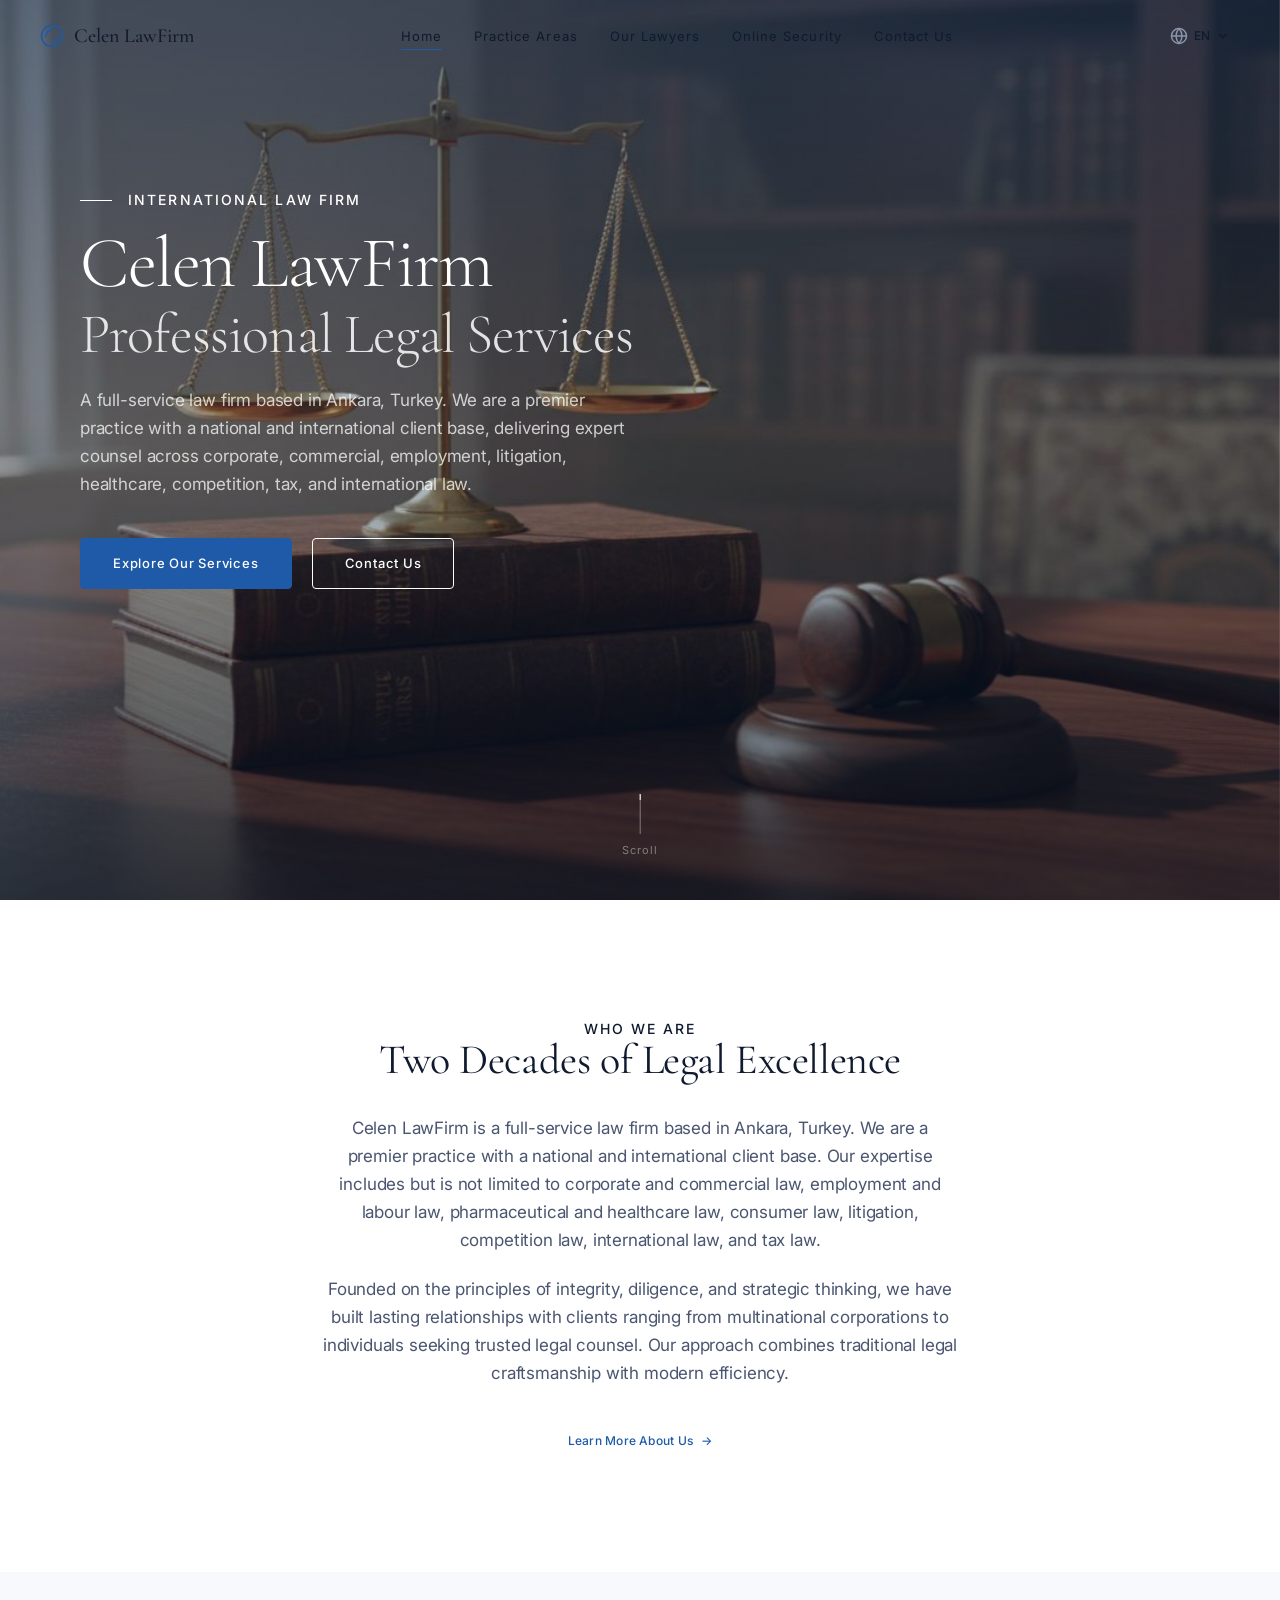
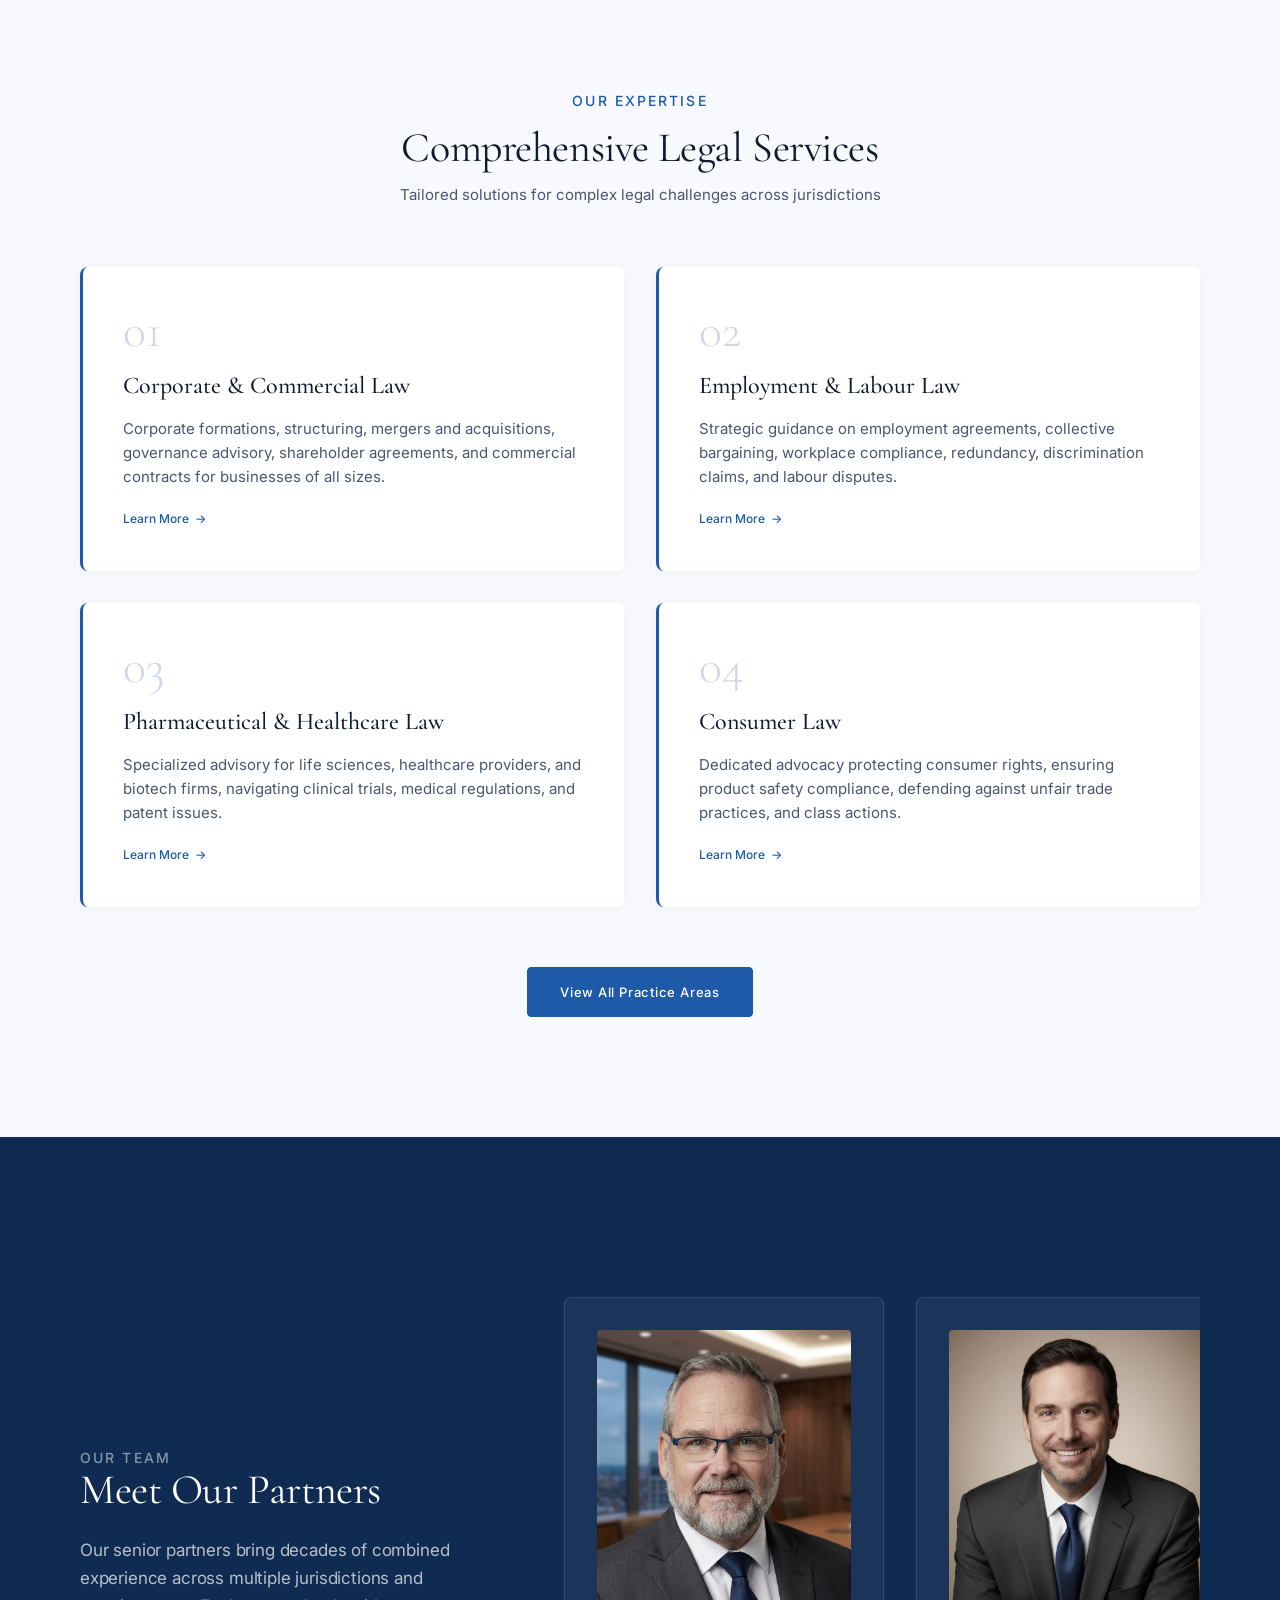
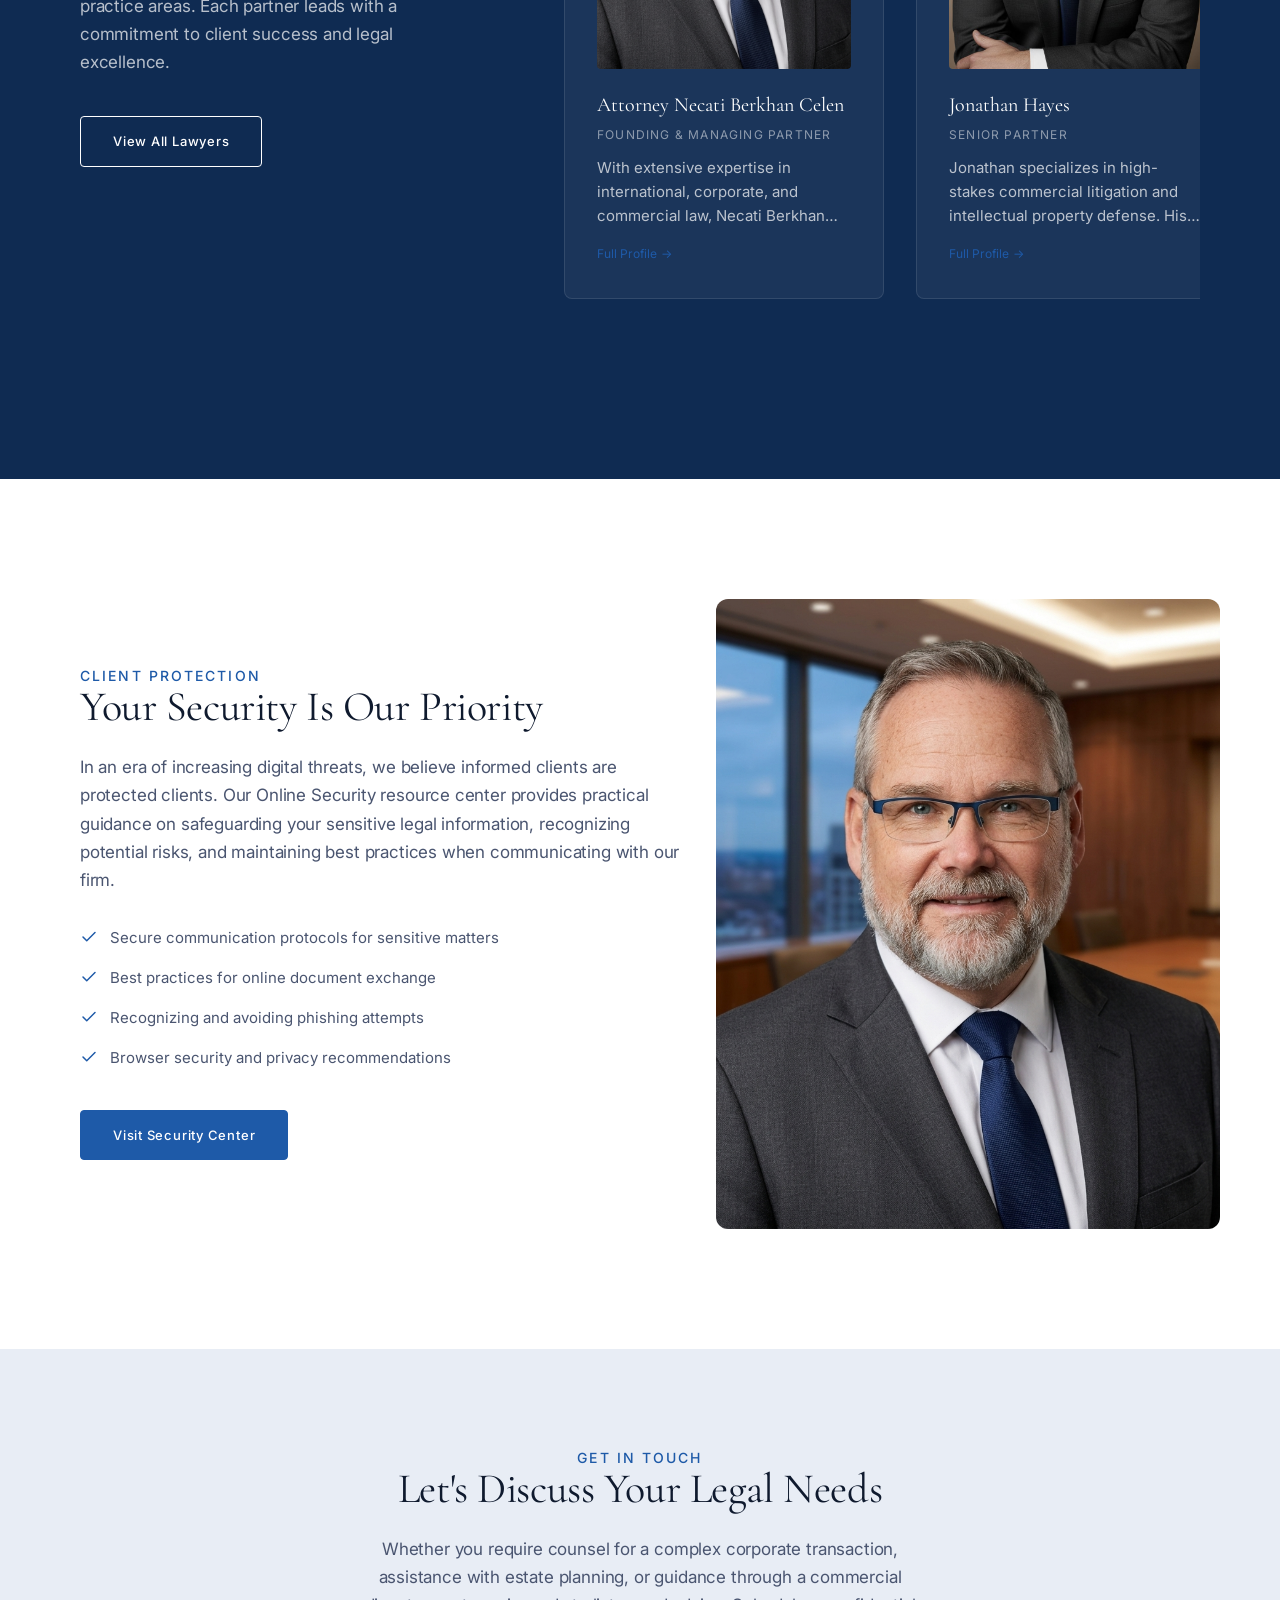
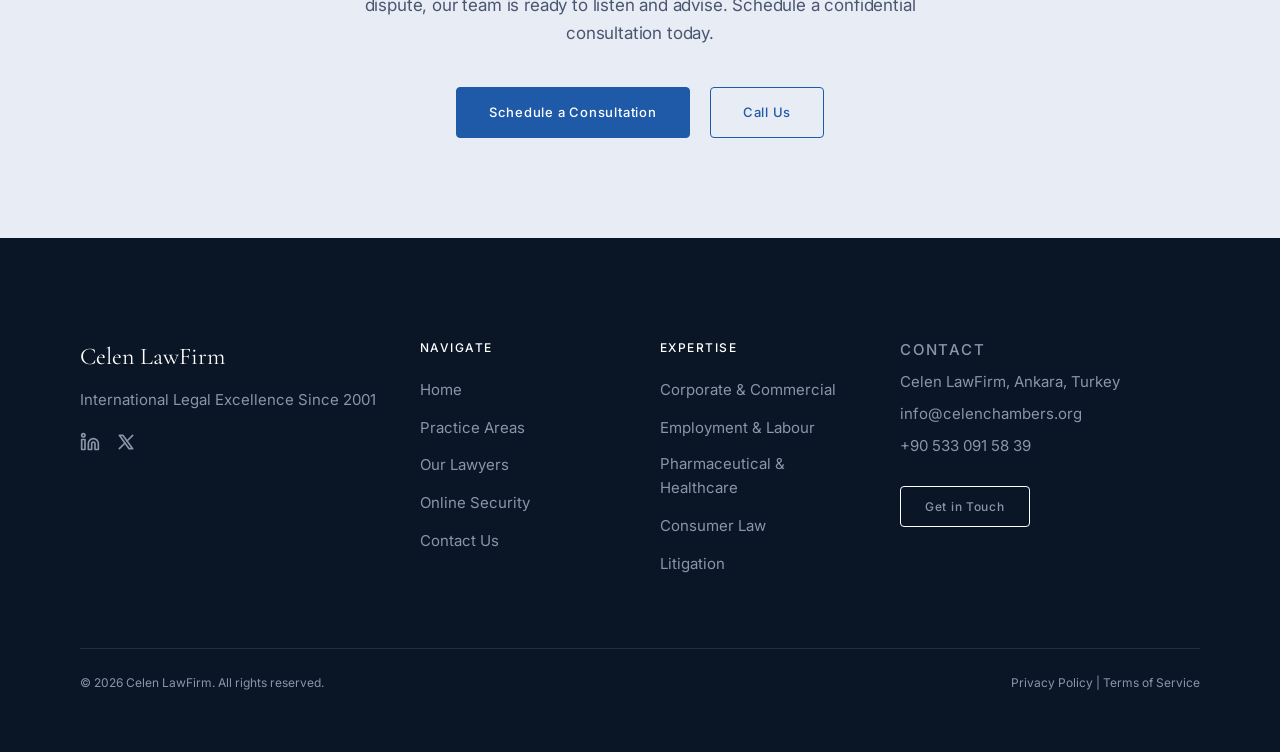
==== web/index.html @ cc82cc18 "Initial commit: Celen Chambers website source code and updated lawyer portrait" ====
<!DOCTYPE html>
<html lang="en" dir="ltr">

<head>
  <meta charset="UTF-8">
  <meta name="viewport" content="width=device-width, initial-scale=1.0">
  <title>Celen LawFirm | International Law Firm</title>
  <meta name="description"
    content="Celen LawFirm is a full-service international law firm based in Ankara, Turkey. Over 20 years of excellence in corporate, commercial, employment, litigation, healthcare, competition, tax, and international law.">

  <!-- Open Graph -->
  <meta property="og:title" content="Celen LawFirm | International Law Firm">
  <meta property="og:description"
    content="Full-service international law firm based in Ankara, Turkey. Over 20 years of legal excellence.">
  <meta property="og:type" content="website">
  <meta property="og:url" content="https://celenchambers.com">

  <!-- Hreflang -->
  <link rel="alternate" hreflang="en" href="https://celenchambers.com/">
  <link rel="alternate" hreflang="tr" href="https://celenchambers.com/?lang=tr">
  <link rel="alternate" hreflang="pt" href="https://celenchambers.com/?lang=pt">
  <link rel="alternate" hreflang="it" href="https://celenchambers.com/?lang=it">
  <link rel="alternate" hreflang="de" href="https://celenchambers.com/?lang=de">
  <link rel="alternate" hreflang="es" href="https://celenchambers.com/?lang=es">
  <link rel="alternate" hreflang="zh" href="https://celenchambers.com/?lang=zh">
  <link rel="alternate" hreflang="fr" href="https://celenchambers.com/?lang=fr">
  <link rel="alternate" hreflang="ar" href="https://celenchambers.com/?lang=ar">
  <link rel="alternate" hreflang="ru" href="https://celenchambers.com/?lang=ru">

  <!-- Fonts -->
  <link rel="preconnect" href="https://fonts.googleapis.com">
  <link rel="preconnect" href="https://fonts.gstatic.com" crossorigin>
  <link
    href="https://fonts.googleapis.com/css2?family=Cormorant+Garamond:wght@300;400;500;600&family=Inter:wght@300;400;500&display=swap"
    rel="stylesheet">

  <!-- Styles -->
  <link rel="stylesheet" href="css/base.css">
  <link rel="stylesheet" href="css/home.css">
</head>

<body>
  <!-- Skip Link -->
  <a href="#main" class="skip-link">Skip to main content</a>

  <!-- Navigation -->
  <header class="navbar" id="navbar" role="banner">
    <a href="index.html" class="navbar__logo" aria-label="Celen LawFirm Home">
      <svg class="navbar__logo-icon" viewBox="0 0 32 32" fill="none" xmlns="http://www.w3.org/2000/svg"
        aria-hidden="true">
        <circle cx="16" cy="16" r="14" stroke="currentColor" stroke-width="2" />
        <path d="M8 16C8 11.58 11.58 8 16 8" stroke="currentColor" stroke-width="2" stroke-linecap="round" />
        <path d="M24 16C24 20.42 20.42 24 16 24" stroke="currentColor" stroke-width="2" stroke-linecap="round" />
      </svg>
      Celen LawFirm
    </a>

    <nav class="navbar__nav" role="navigation" aria-label="Main navigation">
      <a href="index.html" class="active">Home</a>
      <a href="practice-areas.html">Practice Areas</a>
      <a href="our-lawyers.html">Our Lawyers</a>
      <a href="online-security.html">Online Security</a>
      <a href="contact-us.html">Contact Us</a>
    </nav>

    <div class="navbar__lang dropdown" aria-label="Language selector">
      <div class="dropdown__toggle">
        <svg viewBox="0 0 24 24" width="18" height="18" stroke="currentColor" stroke-width="2" fill="none"
          stroke-linecap="round" stroke-linejoin="round" class="lang-icon">
          <circle cx="12" cy="12" r="10"></circle>
          <line x1="2" y1="12" x2="22" y2="12"></line>
          <path d="M12 2a15.3 15.3 0 0 1 4 10 15.3 15.3 0 0 1-4 10 15.3 15.3 0 0 1-4-10 15.3 15.3 0 0 1 4-10z"></path>
        </svg>
        <span id="current-lang">EN</span>
        <svg viewBox="0 0 24 24" width="14" height="14" stroke="currentColor" stroke-width="2" fill="none"
          stroke-linecap="round" stroke-linejoin="round">
          <path d="M6 9l6 6 6-6" />
        </svg>
      </div>
      <div class="dropdown__menu">
        <button class="active" data-lang="en" aria-label="English">English</button>
        <button data-lang="tr" aria-label="Turkish">Türkçe</button>
        <button data-lang="pt" aria-label="Portuguese">Português</button>
        <button data-lang="it" aria-label="Italian">Italiano</button>
        <button data-lang="de" aria-label="German">Deutsch</button>
        <button data-lang="es" aria-label="Spanish">Español</button>
        <button data-lang="zh" aria-label="Chinese">中文</button>
        <button data-lang="fr" aria-label="French">Français</button>
        <button data-lang="ar" aria-label="Arabic">العربية</button>
        <button data-lang="ru" aria-label="Russian">Русский</button>
      </div>
    </div>

    <button class="navbar__toggle" id="menuToggle" aria-label="Toggle menu" aria-expanded="false">
      <span></span>
      <span></span>
    </button>
  </header>

  <!-- Mobile Menu -->
  <div class="mobile-menu" id="mobileMenu" role="dialog" aria-label="Mobile navigation">
    <a href="index.html">Home</a>
    <a href="practice-areas.html">Practice Areas</a>
    <a href="our-lawyers.html">Our Lawyers</a>
    <a href="online-security.html">Online Security</a>
    <a href="contact-us.html">Contact Us</a>
    <div class="mobile-menu__lang dropdown">
      <div class="dropdown__menu--static">
        <div class="mobile-lang-header">
          <svg viewBox="0 0 24 24" width="18" height="18" stroke="currentColor" stroke-width="2" fill="none"
            stroke-linecap="round" stroke-linejoin="round">
            <circle cx="12" cy="12" r="10"></circle>
            <line x1="2" y1="12" x2="22" y2="12"></line>
            <path d="M12 2a15.3 15.3 0 0 1 4 10 15.3 15.3 0 0 1-4 10 15.3 15.3 0 0 1-4-10 15.3 15.3 0 0 1 4-10z"></path>
          </svg>
          <span>Select Language</span>
        </div>
        <button class="active" data-lang="en">English</button>
        <button data-lang="tr">Türkçe</button>
        <button data-lang="pt">Português</button>
        <button data-lang="it">Italiano</button>
        <button data-lang="de">Deutsch</button>
        <button data-lang="es">Español</button>
        <button data-lang="zh">中文</button>
        <button data-lang="fr">Français</button>
        <button data-lang="ar">العربية</button>
        <button data-lang="ru">Русский</button>
      </div>
    </div>
  </div>

  <main id="main">
    <!-- Hero Section -->
    <section class="hero" aria-label="Hero">
      <div class="hero__bg" role="img" aria-label="Legal scales of justice on law books"></div>
      <div class="hero__overlay"></div>
      <div class="hero__content">
        <p class="hero__label label-xl">
          <span class="hero__label-line"></span>
          International Law Firm
        </p>
        <h1 class="hero__title display-xl">Celen LawFirm</h1>
        <p class="hero__title-sub display-l">Professional Legal Services</p>
        <p class="hero__subtitle body-l">
          A full-service law firm based in Ankara, Turkey. We are a premier practice with a national and international
          client base, delivering expert counsel across corporate, commercial, employment, litigation, healthcare,
          competition, tax, and international law.
        </p>
        <div class="hero__cta">
          <a href="practice-areas.html" class="btn btn-primary">Explore Our Services</a>
          <a href="contact-us.html" class="btn btn-secondary-white">Contact Us</a>
        </div>
      </div>
      <div class="hero__scroll" aria-hidden="true">
        <div class="hero__scroll-line">
          <div class="hero__scroll-dot"></div>
        </div>
        <span class="hero__scroll-text">Scroll</span>
      </div>
    </section>

    <!-- About Section -->
    <section class="about section-padding" aria-labelledby="about-heading">
      <div class="container-narrow">
        <p class="label-xl" data-animate="heading" data-i18n="home.about.label">Who We Are</p>
        <div class="decorative-line" data-animate="fade-up" data-delay="1"></div>
        <h2 id="about-heading" class="heading-l" data-animate="heading" data-delay="1">Two Decades of Legal Excellence
        </h2>
        <p class="body-l about__body" data-animate="fade-up" data-delay="2">
          Celen LawFirm is a full-service law firm based in Ankara, Turkey. We are a premier practice with a
          national and international client base. Our expertise includes but is not limited to corporate and commercial
          law, employment and labour law, pharmaceutical and healthcare law, consumer law, litigation, competition law,
          international law, and tax law.
        </p>
        <p class="body-l about__body" data-animate="fade-up" data-delay="3">
          Founded on the principles of integrity, diligence, and strategic thinking, we have built lasting relationships
          with clients ranging from multinational corporations to individuals seeking trusted legal counsel. Our
          approach combines traditional legal craftsmanship with modern efficiency.
        </p>
        <div class="about__cta" data-animate="fade-up" data-delay="4">
          <a href="our-lawyers.html" class="btn btn-tertiary">Learn More About Us <span class="arrow">&rarr;</span></a>
        </div>
      </div>
    </section>

    <!-- Practice Areas Overview -->
    <section class="practice-overview section-padding" aria-labelledby="practice-heading">
      <div class="container">
        <header class="section-header" data-animate="heading">
          <p class="label-xl">Our Expertise</p>
          <h2 id="practice-heading" class="heading-l">Comprehensive Legal Services</h2>
          <p class="body-m">Tailored solutions for complex legal challenges across jurisdictions</p>
        </header>

        <div class="practice-overview__grid">
          <article class="practice-card" data-animate="fade-up" data-delay="1">
            <span class="practice-card__number">01</span>
            <h3 class="practice-card__title">Corporate &amp; Commercial Law</h3>
            <p class="practice-card__desc">Corporate formations, structuring, mergers and acquisitions, governance
              advisory, shareholder agreements, and commercial contracts for businesses of all sizes.</p>
            <a href="practice-areas.html#corporate" class="practice-card__link">Learn More <span>&rarr;</span></a>
          </article>

          <article class="practice-card" data-animate="fade-up" data-delay="2">
            <span class="practice-card__number">02</span>
            <h3 class="practice-card__title">Employment &amp; Labour Law</h3>
            <p class="practice-card__desc">Strategic guidance on employment agreements, collective bargaining, workplace
              compliance, redundancy, discrimination claims, and labour disputes.</p>
            <a href="practice-areas.html#employment" class="practice-card__link">Learn More <span>&rarr;</span></a>
          </article>

          <article class="practice-card" data-animate="fade-up" data-delay="3">
            <span class="practice-card__number">03</span>
            <h3 class="practice-card__title">Pharmaceutical &amp; Healthcare Law</h3>
            <p class="practice-card__desc">Specialized advisory for life sciences, healthcare providers, and biotech
              firms, navigating clinical trials, medical regulations, and patent issues.</p>
            <a href="practice-areas.html#healthcare" class="practice-card__link">Learn More <span>&rarr;</span></a>
          </article>

          <article class="practice-card" data-animate="fade-up" data-delay="4">
            <span class="practice-card__number">04</span>
            <h3 class="practice-card__title">Consumer Law</h3>
            <p class="practice-card__desc">Dedicated advocacy protecting consumer rights, ensuring product safety
              compliance, defending against unfair trade practices, and class actions.</p>
            <a href="practice-areas.html#consumer" class="practice-card__link">Learn More <span>&rarr;</span></a>
          </article>
        </div>

        <div class="practice-overview__cta" data-animate="fade-up" data-delay="5">
          <a href="practice-areas.html" class="btn btn-primary">View All Practice Areas</a>
        </div>
      </div>
    </section>

    <!-- Featured Lawyers -->
    <section class="featured-lawyers section-padding-lg" aria-labelledby="lawyers-heading">
      <div class="container">
        <div class="featured-lawyers__layout">
          <div class="featured-lawyers__header" data-animate="fade-left">
            <p class="label-xl">Our Team</p>
            <h2 id="lawyers-heading" class="heading-l">Meet Our Partners</h2>
            <p class="body-l">Our senior partners bring decades of combined experience across multiple jurisdictions and
              practice areas. Each partner leads with a commitment to client success and legal excellence.</p>
            <a href="our-lawyers.html" class="btn btn-secondary-white">View All Lawyers</a>
          </div>

          <div class="featured-lawyers__scroll" data-animate="fade-right" data-delay="2">
            <article class="lawyer-preview">
              <img src="images/partner-portrait-1.jpg" alt="Attorney Necati Berkhan Celen portrait"
                class="lawyer-preview__photo" loading="lazy">
              <h3 class="lawyer-preview__name">Attorney Necati Berkhan Celen</h3>
              <p class="lawyer-preview__title">Founding &amp; Managing Partner</p>
              <p class="lawyer-preview__bio">With extensive expertise in international, corporate, and commercial law,
                Necati Berkhan Celen leads the firm in representing cross-border client portfolios and structuring
                complex corporate compliance models.</p>
              <a href="our-lawyers.html" class="lawyer-preview__link">Full Profile <span>&rarr;</span></a>
            </article>

            <article class="lawyer-preview">
              <img src="images/partner-portrait-2.jpg" alt="Jonathan Hayes portrait" class="lawyer-preview__photo"
                loading="lazy">
              <h3 class="lawyer-preview__name">Jonathan Hayes</h3>
              <p class="lawyer-preview__title">Senior Partner</p>
              <p class="lawyer-preview__bio">Jonathan specializes in high-stakes commercial litigation and intellectual
                property defense. His tactical approach has secured landmark rulings in both domestic and international
                arbitration courts.</p>
              <a href="our-lawyers.html" class="lawyer-preview__link">Full Profile <span>&rarr;</span></a>
            </article>

            <article class="lawyer-preview">
              <img src="images/partner-portrait-3.jpg" alt="Ayşe Yılmaz portrait" class="lawyer-preview__photo"
                loading="lazy">
              <h3 class="lawyer-preview__name">Ayşe Yılmaz</h3>
              <p class="lawyer-preview__title">Partner</p>
              <p class="lawyer-preview__bio">Ayşe heads our private client practice, offering discreet, sophisticated
                counsel on wealth preservation, estate planning, and intricate tax structuring for ultra-high-net-worth
                individuals.</p>
              <a href="our-lawyers.html" class="lawyer-preview__link">Full Profile <span>&rarr;</span></a>
            </article>
          </div>
        </div>
      </div>
    </section>

    <!-- Security CTA Section -->
    <section class="security-cta section-padding" aria-labelledby="security-heading">
      <div class="container">
        <div class="security-cta__layout">
          <div class="security-cta__content">
            <p class="label-xl" data-animate="heading">Client Protection</p>
            <h2 id="security-heading" class="heading-l" data-animate="heading" data-delay="1">Your Security Is Our
              Priority</h2>
            <p class="body-l" data-animate="fade-up" data-delay="2">
              In an era of increasing digital threats, we believe informed clients are protected clients. Our Online
              Security resource center provides practical guidance on safeguarding your sensitive legal information,
              recognizing potential risks, and maintaining best practices when communicating with our firm.
            </p>
            <ul class="security-cta__list" data-animate="fade-up" data-delay="3">
              <li class="security-cta__item">
                <svg viewBox="0 0 24 24" fill="none" stroke="currentColor" stroke-width="2" stroke-linecap="round"
                  stroke-linejoin="round" aria-hidden="true">
                  <polyline points="20 6 9 17 4 12"></polyline>
                </svg>
                Secure communication protocols for sensitive matters
              </li>
              <li class="security-cta__item">
                <svg viewBox="0 0 24 24" fill="none" stroke="currentColor" stroke-width="2" stroke-linecap="round"
                  stroke-linejoin="round" aria-hidden="true">
                  <polyline points="20 6 9 17 4 12"></polyline>
                </svg>
                Best practices for online document exchange
              </li>
              <li class="security-cta__item">
                <svg viewBox="0 0 24 24" fill="none" stroke="currentColor" stroke-width="2" stroke-linecap="round"
                  stroke-linejoin="round" aria-hidden="true">
                  <polyline points="20 6 9 17 4 12"></polyline>
                </svg>
                Recognizing and avoiding phishing attempts
              </li>
              <li class="security-cta__item">
                <svg viewBox="0 0 24 24" fill="none" stroke="currentColor" stroke-width="2" stroke-linecap="round"
                  stroke-linejoin="round" aria-hidden="true">
                  <polyline points="20 6 9 17 4 12"></polyline>
                </svg>
                Browser security and privacy recommendations
              </li>
            </ul>
            <div class="security-cta__btn" data-animate="fade-up" data-delay="4">
              <a href="online-security.html" class="btn btn-primary">Visit Security Center</a>
            </div>
          </div>
          <div class="security-cta__image" data-animate="scale-in" data-delay="2">
            <img src="images/lawyer.jpg" alt="Smartphone displaying security shield icon" loading="lazy">
          </div>
        </div>
      </div>
    </section>

    <!-- Contact Invitation -->
    <section class="contact-invite" style="padding: 10rem 0;" aria-labelledby="contact-heading">
      <div class="container-narrow">
        <p class="label-xl" data-animate="heading">Get in Touch</p>
        <div class="decorative-line" data-animate="fade-up" data-delay="1"></div>
        <h2 id="contact-heading" class="heading-l" data-animate="heading" data-delay="1">Let's Discuss Your Legal Needs
        </h2>
        <p class="body-l" data-animate="fade-up" data-delay="2">
          Whether you require counsel for a complex corporate transaction, assistance with estate planning, or guidance
          through a commercial dispute, our team is ready to listen and advise. Schedule a confidential consultation
          today.
        </p>
        <div class="contact-invite__cta" data-animate="fade-up" data-delay="3">
          <a href="contact-us.html" class="btn btn-primary">Schedule a Consultation</a>
          <a href="tel:+90312XXXXXX" class="btn btn-secondary">Call Us</a>
        </div>
      </div>
    </section>
  </main>

  <!-- Footer -->
  <footer class="footer" role="contentinfo">
    <div class="container">
      <div class="footer__grid" data-animate="fade-up">
        <div>
          <p class="footer__brand">Celen LawFirm</p>
          <p class="footer__tagline">International Legal Excellence Since 2001</p>
          <div class="footer__socials">
            <a href="#" aria-label="LinkedIn">
              <svg width="20" height="20" viewBox="0 0 24 24" fill="none" stroke="currentColor" stroke-width="2"
                stroke-linecap="round" stroke-linejoin="round">
                <path d="M16 8a6 6 0 0 1 6 6v7h-4v-7a2 2 0 0 0-2-2 2 2 0 0 0-2 2v7h-4v-7a6 6 0 0 1 6-6z" />
                <rect x="2" y="9" width="4" height="12" />
                <circle cx="4" cy="4" r="2" />
              </svg>
            </a>
            <a href="#" aria-label="X (Twitter)">
              <svg width="20" height="20" viewBox="0 0 24 24" fill="none" stroke="currentColor" stroke-width="2"
                stroke-linecap="round" stroke-linejoin="round">
                <path d="M4 4l11.733 16h4.267l-11.733-16z" />
                <path d="M4 20l6.768-6.768m2.46-2.46L20 4" />
              </svg>
            </a>
          </div>
        </div>

        <div>
          <p class="footer__heading">Navigate</p>
          <ul class="footer__links">
            <li><a href="index.html">Home</a></li>
            <li><a href="practice-areas.html">Practice Areas</a></li>
            <li><a href="our-lawyers.html">Our Lawyers</a></li>
            <li><a href="online-security.html">Online Security</a></li>
            <li><a href="contact-us.html">Contact Us</a></li>
          </ul>
        </div>

        <div>
          <p class="footer__heading">Expertise</p>
          <ul class="footer__links">
            <li><a href="practice-areas.html#corporate">Corporate &amp; Commercial</a></li>
            <li><a href="practice-areas.html#employment">Employment &amp; Labour</a></li>
            <li><a href="practice-areas.html#healthcare">Pharmaceutical &amp; Healthcare</a></li>
            <li><a href="practice-areas.html#consumer">Consumer Law</a></li>
            <li><a href="practice-areas.html#litigation">Litigation</a></li>
          </ul>
        </div>

        <div class="footer__contact">
          <p class="footer__heading">Contact</p>
          <p>Celen LawFirm, Ankara, Turkey</p>
          <p><a href="mailto:info@celenchambers.org">info@celenchambers.org</a></p>
          <p><a href="tel:+905330915839">+90 533 091 58 39</a></p>
          <a href="contact-us.html" class="btn btn-secondary-white">Get in Touch</a>
        </div>
      </div>

      <div class="footer__bottom">
        <p>&copy; 2026 Celen LawFirm. All rights reserved.</p>
        <p><a href="#">Privacy Policy</a> | <a href="#">Terms of Service</a></p>
      </div>
    </div>
  </footer>

  <script src="js/app.js"></script>
</body>

</html>
---- web/css/base.css ----
/* ========================================
   CELEN CHAMBERS — BASE STYLES
   Design Tokens | Reset | Typography | 
   Utilities | Shared Components | Animations
   ======================================== */

/* ── CSS Custom Properties (Design Tokens) ── */
:root {
  /* Colors */
  --white: #FFFFFF;
  --off-white: #F7F9FC;
  --light-blue-grey: #E8EDF5;
  --border-light: #D0D8E8;
  --blue-accent: #1E5AA8;
  --deep-blue: #0F2B52;
  --text-primary: #0F1A2E;
  --text-secondary: #4A5570;
  --text-muted: #8A95AA;
  --navy-dark: #0A1525;
  --warm-sand: #E8DFD0;
  --success: #2E8B57;
  --error: #C0392B;

  /* Spacing */
  --section-padding: 12rem;
  --section-padding-lg: 16rem;
  --content-max: 120rem;
  --content-narrow: 72rem;
  --grid-gap: 3.2rem;
  --element-gap: 2.4rem;
  --element-gap-sm: 1.2rem;

  /* Border Radius */
  --radius-sm: 0.4rem;
  --radius-md: 0.8rem;
  --radius-lg: 1.2rem;

  /* Animation Easing */
  --ease-default: cubic-bezier(0.25, 0.1, 0.25, 1);
  --ease-smooth: cubic-bezier(0.4, 0, 0.2, 1);
  --ease-gentle: cubic-bezier(0.22, 1, 0.36, 1);
  --ease-spring: cubic-bezier(0.34, 1.56, 0.64, 1);

  /* Animation Durations */
  --dur-fast: 300ms;
  --dur-normal: 500ms;
  --dur-slow: 800ms;
  --dur-hero: 1200ms;

  /* Font Scale (1rem = 10px) */
  font-size: 62.5%;
}

/* ── CSS Reset ── */
*, *::before, *::after {
  margin: 0;
  padding: 0;
  box-sizing: border-box;
}

html {
  scroll-behavior: smooth;
  font-size: 62.5%;
  -webkit-text-size-adjust: 100%;
}

body {
  font-family: 'Inter', sans-serif;
  font-size: 1.6rem;
  line-height: 1.6;
  color: var(--text-primary);
  background: var(--white);
  -webkit-font-smoothing: antialiased;
  -moz-osx-font-smoothing: grayscale;
  overflow-x: hidden;
}

img {
  max-width: 100%;
  height: auto;
  display: block;
}

a {
  color: inherit;
  text-decoration: none;
}

button {
  border: none;
  background: none;
  cursor: pointer;
  font-family: inherit;
}

ul, ol {
  list-style: none;
}

input, textarea, select {
  font-family: inherit;
  font-size: inherit;
  color: inherit;
}

/* Skip link */
.skip-link {
  position: absolute;
  top: -100%;
  left: 2rem;
  background: var(--blue-accent);
  color: var(--white);
  padding: 1rem 2rem;
  border-radius: var(--radius-sm);
  font-size: 1.3rem;
  font-weight: 500;
  z-index: 10000;
  transition: top var(--dur-fast);
}
.skip-link:focus {
  top: 2rem;
}

/* ── Typography ── */
.font-display {
  font-family: 'Cormorant Garamond', serif;
}

.font-body {
  font-family: 'Inter', sans-serif;
}

/* Display sizes with fluid scaling */
.display-xl {
  font-family: 'Cormorant Garamond', serif;
  font-size: clamp(4rem, 6vw, 7.2rem);
  line-height: 0.95;
  font-weight: 300;
  letter-spacing: -0.02em;
}

.display-l {
  font-family: 'Cormorant Garamond', serif;
  font-size: clamp(3.2rem, 4.5vw, 5.6rem);
  line-height: 1.0;
  font-weight: 300;
  letter-spacing: -0.015em;
}

.heading-l {
  font-family: 'Cormorant Garamond', serif;
  font-size: clamp(2.8rem, 4vw, 4.2rem);
  line-height: 1.05;
  font-weight: 400;
  letter-spacing: -0.01em;
}

.heading-m {
  font-family: 'Cormorant Garamond', serif;
  font-size: clamp(2.4rem, 3vw, 3.2rem);
  line-height: 1.1;
  font-weight: 400;
}

.heading-s {
  font-family: 'Cormorant Garamond', serif;
  font-size: clamp(2rem, 2.5vw, 2.4rem);
  line-height: 1.15;
  font-weight: 500;
}

.label-xl {
  font-family: 'Inter', sans-serif;
  font-size: 1.4rem;
  line-height: 1.3;
  font-weight: 500;
  letter-spacing: 0.15em;
  text-transform: uppercase;
}

.label-l {
  font-family: 'Inter', sans-serif;
  font-size: 1.2rem;
  line-height: 1.3;
  font-weight: 500;
  letter-spacing: 0.12em;
  text-transform: uppercase;
}

.body-l {
  font-family: 'Inter', sans-serif;
  font-size: clamp(1.5rem, 1.6vw, 1.7rem);
  line-height: 1.65;
  font-weight: 400;
  letter-spacing: -0.01em;
}

.body-m {
  font-family: 'Inter', sans-serif;
  font-size: 1.5rem;
  line-height: 1.6;
  font-weight: 400;
}

.caption {
  font-family: 'Inter', sans-serif;
  font-size: 1.2rem;
  line-height: 1.4;
  font-weight: 400;
  letter-spacing: 0.02em;
}

.nav-link {
  font-family: 'Inter', sans-serif;
  font-size: 1.3rem;
  line-height: 1.0;
  font-weight: 400;
  letter-spacing: 0.08em;
}

/* ── Layout Utilities ── */
.container {
  max-width: var(--content-max);
  margin: 0 auto;
  padding: 0 4rem;
}

.container-narrow {
  max-width: var(--content-narrow);
  margin: 0 auto;
  padding: 0 4rem;
}

.section-padding {
  padding-top: var(--section-padding);
  padding-bottom: var(--section-padding);
}

.section-padding-lg {
  padding-top: var(--section-padding-lg);
  padding-bottom: var(--section-padding-lg);
}

/* ── Section Header Pattern ── */
.section-header {
  text-align: center;
  margin-bottom: 6rem;
}

.section-header .label-xl {
  color: var(--blue-accent);
}

.section-header .heading-l {
  color: var(--text-primary);
  margin-top: 1.6rem;
}

.section-header .body-m {
  color: var(--text-secondary);
  margin-top: 1.2rem;
}

.section-header .decorative-line {
  width: 6rem;
  height: 1px;
  background: var(--border-light);
  margin: 2rem auto;
}

/* ── Buttons ── */
.btn {
  display: inline-flex;
  align-items: center;
  justify-content: center;
  gap: 0.8rem;
  padding: 1.4rem 3.2rem;
  border-radius: var(--radius-sm);
  font-family: 'Inter', sans-serif;
  font-size: 1.3rem;
  font-weight: 500;
  letter-spacing: 0.06em;
  cursor: pointer;
  transition: all var(--dur-fast) var(--ease-spring);
  white-space: nowrap;
}

.btn-primary {
  background: var(--blue-accent);
  color: var(--white);
  border: 1px solid var(--blue-accent);
}

.btn-primary:hover {
  background: var(--deep-blue);
  border-color: var(--deep-blue);
  transform: translateY(-2px);
  box-shadow: 0 4px 20px rgba(15, 43, 82, 0.2);
}

.btn-secondary {
  background: transparent;
  color: var(--blue-accent);
  border: 1px solid var(--blue-accent);
}

.btn-secondary:hover {
  background: var(--blue-accent);
  color: var(--white);
}

.btn-secondary-white {
  background: transparent;
  color: var(--white);
  border: 1px solid var(--white);
}

.btn-secondary-white:hover {
  background: var(--white);
  color: var(--deep-blue);
}

.btn-tertiary {
  background: transparent;
  color: var(--blue-accent);
  border: none;
  padding: 0;
  font-size: 1.2rem;
  letter-spacing: 0.02em;
}

.btn-tertiary .arrow {
  display: inline-block;
  transition: transform var(--dur-fast) var(--ease-default);
}

.btn-tertiary:hover .arrow {
  transform: translateX(8px);
}

.btn-full {
  width: 100%;
}

/* ── Link Underline Animation ── */
.link-underline {
  position: relative;
  display: inline-block;
}

.link-underline::after {
  content: '';
  position: absolute;
  bottom: -2px;
  left: 0;
  width: 100%;
  height: 1px;
  background: currentColor;
  transform: scaleX(0);
  transform-origin: left;
  transition: transform var(--dur-fast) var(--ease-spring);
}

.link-underline:hover::after,
.link-underline.active::after {
  transform: scaleX(1);
}

/* ── Navigation ── */
.navbar {
  position: fixed;
  top: 0;
  left: 0;
  right: 0;
  height: 7.2rem;
  padding: 0 4rem;
  display: flex;
  align-items: center;
  justify-content: space-between;
  z-index: 1000;
  transition: background var(--dur-fast) var(--ease-smooth),
              box-shadow var(--dur-fast) var(--ease-smooth),
              backdrop-filter var(--dur-fast);
}

.navbar.scrolled {
  background: rgba(255, 255, 255, 0.97);
  backdrop-filter: blur(12px);
  -webkit-backdrop-filter: blur(12px);
  box-shadow: 0 1px 0 rgba(0, 0, 0, 0.05);
}

.navbar__logo {
  display: flex;
  align-items: center;
  gap: 1rem;
  font-family: 'Cormorant Garamond', serif;
  font-size: 2rem;
  font-weight: 500;
  color: var(--text-primary);
  z-index: 1001;
}

.navbar__logo-icon {
  width: 2.4rem;
  height: 2.4rem;
  color: var(--blue-accent);
}

.navbar__nav {
  display: flex;
  align-items: center;
  gap: 3.2rem;
}

.navbar__nav a {
  font-family: 'Inter', sans-serif;
  font-size: 1.3rem;
  font-weight: 400;
  letter-spacing: 0.08em;
  color: var(--text-primary);
  position: relative;
}

.navbar__nav a::after {
  content: '';
  position: absolute;
  bottom: -4px;
  left: 0;
  width: 100%;
  height: 1px;
  background: var(--blue-accent);
  transform: scaleX(0);
  transform-origin: left;
  transition: transform var(--dur-fast) var(--ease-spring);
}

.navbar__nav a:hover::after,
.navbar__nav a.active::after {
  transform: scaleX(1);
}

/* ── Language Dropdown ── */
.dropdown {
  position: relative;
  display: inline-block;
}

.dropdown__toggle {
  display: flex;
  align-items: center;
  gap: 0.6rem;
  font-family: 'Inter', sans-serif;
  font-size: 1.2rem;
  font-weight: 500;
  color: var(--text-primary);
  cursor: pointer;
  padding: 0.6rem 1rem;
  border-radius: var(--radius-sm);
  transition: background var(--dur-fast);
}

.dropdown__toggle:hover {
  background: rgba(0, 0, 0, 0.04);
}

.navbar.scrolled .dropdown__toggle:hover {
  background: rgba(0, 0, 0, 0.04);
}

.dropdown__menu {
  position: absolute;
  top: 100%;
  right: 0;
  min-width: 14rem;
  background: var(--white);
  border: 1px solid var(--border-light);
  border-radius: var(--radius-md);
  box-shadow: 0 4px 24px rgba(0, 0, 0, 0.08);
  opacity: 0;
  visibility: hidden;
  transform: translateY(10px);
  transition: all var(--dur-fast) var(--ease-spring);
  padding: 0.8rem 0;
  z-index: 100;
  display: flex;
  flex-direction: column;
}

.dropdown:hover .dropdown__menu {
  opacity: 1;
  visibility: visible;
  transform: translateY(0);
}

.dropdown__menu button, .dropdown__menu--static button {
  text-align: left;
  width: 100%;
  padding: 0.8rem 1.6rem;
  font-family: 'Inter', sans-serif;
  font-size: 1.3rem;
  color: var(--text-secondary);
  background: none;
  border: none;
  cursor: pointer;
  transition: background var(--dur-fast), color var(--dur-fast);
}

.dropdown__menu button:hover, .dropdown__menu--static button:hover {
  background: var(--light-blue-grey);
  color: var(--blue-accent);
}

.dropdown__menu button.active, .dropdown__menu--static button.active {
  color: var(--blue-accent);
  font-weight: 500;
  background: rgba(30, 90, 168, 0.04);
}

/* Hamburger */
.navbar__toggle {
  display: none;
  flex-direction: column;
  gap: 0.5rem;
  cursor: pointer;
  z-index: 1001;
  background: none;
  border: none;
  padding: 0.5rem;
}

.navbar__toggle span {
  display: block;
  width: 2.4rem;
  height: 2px;
  background: var(--text-primary);
  transition: all var(--dur-fast) var(--ease-smooth);
}

/* Mobile Menu */
.mobile-menu {
  position: fixed;
  top: 0;
  left: 0;
  right: 0;
  bottom: 0;
  background: var(--white);
  z-index: 999;
  display: flex;
  flex-direction: column;
  align-items: center;
  justify-content: center;
  gap: 3.2rem;
  opacity: 0;
  pointer-events: none;
  transition: opacity var(--dur-normal) var(--ease-smooth);
}

.mobile-menu.open {
  opacity: 1;
  pointer-events: all;
}

.mobile-menu a {
  font-family: 'Cormorant Garamond', serif;
  font-size: 2.4rem;
  font-weight: 500;
  color: var(--text-primary);
  opacity: 0;
  transform: translateY(20px);
  transition: opacity var(--dur-normal) var(--ease-gentle),
              transform var(--dur-normal) var(--ease-gentle);
}

.mobile-menu.open a {
  opacity: 1;
  transform: translateY(0);
}

.mobile-menu.open a:nth-child(1) { transition-delay: 0ms; }
.mobile-menu.open a:nth-child(2) { transition-delay: 100ms; }
.mobile-menu.open a:nth-child(3) { transition-delay: 200ms; }
.mobile-menu.open a:nth-child(4) { transition-delay: 300ms; }
.mobile-menu.open a:nth-child(5) { transition-delay: 400ms; }

.mobile-menu__lang {
  display: flex;
  justify-content: center;
  width: 100%;
  margin-top: 2rem;
}

.dropdown__menu--static {
  display: flex;
  flex-direction: column;
  background: var(--off-white);
  border-radius: var(--radius-md);
  padding: 0;
  width: 100%;
  max-width: 20rem;
  overflow: hidden;
}

.mobile-lang-header {
  display: flex;
  align-items: center;
  justify-content: center;
  gap: 0.8rem;
  padding: 1.2rem;
  font-family: 'Inter', sans-serif;
  font-size: 1.3rem;
  font-weight: 500;
  color: var(--text-primary);
  background: rgba(0, 0, 0, 0.02);
  border-bottom: 1px solid var(--border-light);
  margin-bottom: 0.4rem;
}

.mobile-lang-header svg {
  color: var(--blue-accent);
}

.lang-icon {
  color: var(--text-muted);
  transition: color var(--dur-fast);
}

.dropdown:hover .lang-icon {
  color: var(--blue-accent);
}


/* ── Footer ── */
.footer {
  background: var(--navy-dark);
  padding-top: 10rem;
  padding-bottom: 6rem;
}

.footer__grid {
  display: grid;
  grid-template-columns: 1.5fr 1fr 1fr 1.5fr;
  gap: 4rem;
}

.footer__brand {
  font-family: 'Cormorant Garamond', serif;
  font-size: 2.4rem;
  font-weight: 400;
  color: var(--white);
}

.footer__tagline {
  font-size: 1.5rem;
  color: var(--text-muted);
  margin-top: 1.2rem;
}

.footer__socials {
  display: flex;
  gap: 1.6rem;
  margin-top: 2rem;
}

.footer__socials a {
  color: var(--text-muted);
  transition: color var(--dur-fast);
}

.footer__socials a:hover {
  color: var(--white);
}

.footer__heading {
  font-family: 'Inter', sans-serif;
  font-size: 1.2rem;
  font-weight: 500;
  letter-spacing: 0.12em;
  text-transform: uppercase;
  color: var(--white);
  margin-bottom: 2rem;
}

.footer__links li {
  margin-bottom: 1.2rem;
}

.footer__links a {
  font-size: 1.5rem;
  color: var(--text-muted);
  transition: color var(--dur-fast), transform var(--dur-fast);
  display: inline-block;
}

.footer__links a:hover {
  color: var(--white);
  transform: translateX(4px);
}

.footer__contact p {
  font-size: 1.5rem;
  color: var(--text-muted);
  margin-bottom: 0.8rem;
}

.footer__contact a {
  color: var(--text-muted);
  transition: color var(--dur-fast);
}

.footer__contact a:hover {
  color: var(--white);
}

.footer__contact .btn-secondary-white {
  margin-top: 2rem;
  padding: 1rem 2.4rem;
  font-size: 1.2rem;
}

.footer__bottom {
  margin-top: 6rem;
  padding-top: 2.4rem;
  border-top: 1px solid rgba(255, 255, 255, 0.1);
  display: flex;
  justify-content: space-between;
  align-items: center;
}

.footer__bottom p,
.footer__bottom a {
  font-size: 1.2rem;
  color: var(--text-muted);
}

.footer__bottom a:hover {
  color: var(--white);
}

/* ── Page Header (shared across inner pages) ── */
.page-header {
  min-height: 50vh;
  display: flex;
  flex-direction: column;
  align-items: center;
  justify-content: center;
  text-align: center;
  position: relative;
  overflow: hidden;
  padding: 12rem 4rem 4rem;
}

.page-header__bg {
  position: absolute;
  inset: 0;
  background-size: cover;
  background-position: center;
  z-index: 0;
}

.page-header__bg::after {
  content: '';
  position: absolute;
  inset: 0;
  background: rgba(15, 43, 82, 0.85);
}

.page-header__content {
  position: relative;
  z-index: 1;
  max-width: 80rem;
}

.page-header .label-xl {
  color: rgba(255, 255, 255, 0.5);
}

.page-header .display-l {
  color: var(--white);
  margin-top: 1.6rem;
}

.page-header .body-l {
  color: rgba(255, 255, 255, 0.7);
  margin-top: 2rem;
}

.page-header__breadcrumb {
  margin-top: 3rem;
  font-size: 1.2rem;
  color: rgba(255, 255, 255, 0.4);
}

.page-header__breadcrumb a {
  color: rgba(255, 255, 255, 0.5);
  transition: color var(--dur-fast);
}

.page-header__breadcrumb a:hover {
  color: var(--white);
}

/* ── Animations ── */

/* Hero entrance keyframes */
@keyframes heroBgScale {
  from { transform: scale(1.05); }
  to { transform: scale(1); }
}

@keyframes heroFadeUp {
  from {
    opacity: 0;
    transform: translateY(40px);
  }
  to {
    opacity: 1;
    transform: translateY(0);
  }
}

@keyframes heroFadeUpSmall {
  from {
    opacity: 0;
    transform: translateY(20px);
  }
  to {
    opacity: 1;
    transform: translateY(0);
  }
}

@keyframes scrollIndicator {
  0% { transform: translateY(0); }
  100% { transform: translateY(3.6rem); }
}

@keyframes spin {
  to { transform: rotate(360deg); }
}

/* ── Scroll Animation System ── */
[data-animate] {
  opacity: 0;
  transition: opacity var(--dur-slow) var(--ease-smooth),
              transform var(--dur-slow) var(--ease-smooth);
}

[data-animate="fade-up"] {
  transform: translateY(40px);
}

[data-animate="fade-left"] {
  transform: translateX(-40px);
}

[data-animate="fade-right"] {
  transform: translateX(40px);
}

[data-animate="scale-in"] {
  transform: scale(1.03);
}

[data-animate="heading"] {
  transform: translateY(30px);
  transition-timing-function: var(--ease-gentle);
}

[data-animate].is-visible {
  opacity: 1;
  transform: translate(0) scale(1);
}

/* Stagger delays */
[data-delay="1"] { transition-delay: 100ms; }
[data-delay="2"] { transition-delay: 200ms; }
[data-delay="3"] { transition-delay: 300ms; }
[data-delay="4"] { transition-delay: 400ms; }
[data-delay="5"] { transition-delay: 500ms; }
[data-delay="6"] { transition-delay: 600ms; }
[data-delay="7"] { transition-delay: 700ms; }
[data-delay="8"] { transition-delay: 800ms; }

/* ── Reduced Motion ── */
@media (prefers-reduced-motion: reduce) {
  *, *::before, *::after {
    animation-duration: 0.01ms !important;
    animation-iteration-count: 1 !important;
    transition-duration: 0.01ms !important;
  }
  
  html {
    scroll-behavior: auto;
  }
  
  [data-animate] {
    opacity: 1;
    transform: none;
  }
}

/* ── Responsive ── */
@media (max-width: 1024px) {
  .footer__grid {
    grid-template-columns: 1fr 1fr;
  }
}

@media (max-width: 768px) {
  :root {
    --section-padding: 8rem;
    --section-padding-lg: 10rem;
  }
  
  .container,
  .container-narrow {
    padding: 0 2rem;
  }
  
  .navbar {
    padding: 0 2rem;
  }
  
  .navbar__nav,
  .navbar__lang {
    display: none;
  }
  
  .navbar__toggle {
    display: flex;
  }
  
  .footer__grid {
    grid-template-columns: 1fr;
    gap: 4rem;
  }
  
  .footer__bottom {
    flex-direction: column;
    gap: 1rem;
    text-align: center;
  }
  
  .page-header {
    min-height: 40vh;
    padding-top: 10rem;
  }
}
---- web/css/home.css ----
/* ========================================
   CELEN CHAMBERS — HOME PAGE STYLES
   ======================================== */

/* ── Hero Section ── */
.hero {
  position: relative;
  width: 100%;
  height: 100vh;
  min-height: 70rem;
  display: flex;
  flex-direction: column;
  justify-content: center;
  align-items: flex-start;
  overflow: hidden;
}

.hero__bg {
  position: absolute;
  inset: 0;
  background-image: url('../images/hero-background.jpg');
  background-size: cover;
  background-position: center;
  animation: heroBgScale var(--dur-hero) var(--ease-smooth) forwards;
  will-change: transform;
}

.hero__overlay {
  position: absolute;
  inset: 0;
  background: linear-gradient(to bottom, 
    rgba(15, 43, 82, 0.55) 0%, 
    rgba(15, 43, 82, 0.3) 50%, 
    rgba(10, 21, 37, 0.75) 100%);
  z-index: 1;
}

.hero__content {
  position: relative;
  z-index: 10;
  padding-left: 8rem;
  padding-bottom: 12rem;
  max-width: 70%;
}

.hero__label {
  display: flex;
  align-items: center;
  gap: 1.6rem;
  color: var(--white);
  opacity: 0;
  animation: heroFadeUpSmall var(--dur-normal) var(--ease-default) 200ms forwards;
}

.hero__label-line {
  width: 3.2rem;
  height: 1px;
  background: var(--white);
  display: inline-block;
}

.hero__title {
  color: var(--white);
  margin-top: 2rem;
  opacity: 0;
  animation: heroFadeUp var(--dur-hero) var(--ease-gentle) 400ms forwards;
}

.hero__title-sub {
  color: rgba(255, 255, 255, 0.85);
  margin-top: 0.8rem;
  opacity: 0;
  animation: heroFadeUp var(--dur-hero) var(--ease-gentle) 550ms forwards;
}

.hero__subtitle {
  color: rgba(255, 255, 255, 0.75);
  max-width: 56rem;
  margin-top: 2.4rem;
  opacity: 0;
  animation: heroFadeUpSmall var(--dur-normal) var(--ease-default) 800ms forwards;
}

.hero__cta {
  display: flex;
  gap: 2rem;
  margin-top: 4rem;
  opacity: 0;
  animation: heroFadeUpSmall var(--dur-normal) var(--ease-default) 1000ms forwards;
}

.hero__scroll {
  position: absolute;
  bottom: 4rem;
  left: 50%;
  transform: translateX(-50%);
  z-index: 10;
  display: flex;
  flex-direction: column;
  align-items: center;
  gap: 0.8rem;
}

.hero__scroll-line {
  width: 1px;
  height: 4rem;
  background: rgba(255, 255, 255, 0.4);
  position: relative;
  overflow: hidden;
}

.hero__scroll-dot {
  width: 0.6rem;
  height: 0.6rem;
  border-radius: 50%;
  background: var(--white);
  position: absolute;
  left: 50%;
  transform: translateX(-50%);
  animation: scrollIndicator 1.5s var(--ease-default) infinite;
}

.hero__scroll-text {
  font-size: 1.1rem;
  color: rgba(255, 255, 255, 0.4);
  letter-spacing: 0.1em;
}

/* ── About Section ── */
.about {
  background: var(--white);
  text-align: center;
}

.about .heading-l {
  color: var(--text-primary);
}

.about__body {
  max-width: 64rem;
  margin: 3.2rem auto 0;
  color: var(--text-secondary);
}

.about__body + .about__body {
  margin-top: 2rem;
}

.about__cta {
  margin-top: 4rem;
}

/* ── Practice Areas Overview ── */
.practice-overview {
  background: var(--off-white);
}

.practice-overview__grid {
  display: grid;
  grid-template-columns: repeat(2, 1fr);
  gap: var(--grid-gap);
}

.practice-card {
  background: var(--white);
  padding: 4rem;
  border-radius: var(--radius-md);
  border-left: 3px solid var(--blue-accent);
  box-shadow: 0 2px 16px rgba(0, 0, 0, 0.04);
  transition: transform var(--dur-normal) var(--ease-smooth),
              box-shadow var(--dur-normal) var(--ease-smooth);
}

.practice-card:hover {
  transform: translateY(-4px);
  box-shadow: 0 8px 32px rgba(0, 0, 0, 0.08);
}

.practice-card__number {
  font-family: 'Cormorant Garamond', serif;
  font-size: 4.8rem;
  font-weight: 300;
  color: var(--border-light);
  line-height: 1;
}

.practice-card__title {
  font-family: 'Cormorant Garamond', serif;
  font-size: 2.4rem;
  font-weight: 500;
  color: var(--text-primary);
  margin-top: 1.2rem;
}

.practice-card__desc {
  font-size: 1.5rem;
  color: var(--text-secondary);
  margin-top: 1.2rem;
  line-height: 1.6;
}

.practice-card__link {
  display: inline-flex;
  align-items: center;
  gap: 0.6rem;
  margin-top: 2rem;
  font-size: 1.2rem;
  color: var(--blue-accent);
  font-weight: 500;
}

.practice-overview__cta {
  text-align: center;
  margin-top: 6rem;
}

/* ── Featured Lawyers ── */
.featured-lawyers {
  background: var(--deep-blue);
  overflow: hidden;
}

.featured-lawyers__layout {
  display: grid;
  grid-template-columns: 0.4fr 0.6fr;
  gap: 6rem;
  align-items: center;
}

.featured-lawyers__header .label-xl {
  color: rgba(255, 255, 255, 0.5);
}

.featured-lawyers__header .heading-l {
  color: var(--white);
}

.featured-lawyers__header .body-l {
  color: rgba(255, 255, 255, 0.7);
  margin-top: 2.4rem;
  max-width: 40rem;
}

.featured-lawyers__header .btn-secondary-white {
  margin-top: 4rem;
}

.featured-lawyers__scroll {
  display: flex;
  gap: 3.2rem;
  overflow-x: auto;
  scroll-snap-type: x mandatory;
  scroll-behavior: smooth;
  padding-bottom: 2rem;
  -webkit-overflow-scrolling: touch;
}

.featured-lawyers__scroll::-webkit-scrollbar {
  display: none;
}

.lawyer-preview {
  flex: 0 0 32rem;
  scroll-snap-align: start;
  background: rgba(255, 255, 255, 0.05);
  border: 1px solid rgba(255, 255, 255, 0.1);
  border-radius: var(--radius-md);
  padding: 3.2rem;
}

.lawyer-preview__photo {
  width: 100%;
  aspect-ratio: 3/4;
  border-radius: var(--radius-sm);
  object-fit: cover;
  filter: grayscale(30%);
}

.lawyer-preview__name {
  font-family: 'Cormorant Garamond', serif;
  font-size: 2rem;
  font-weight: 400;
  color: var(--white);
  margin-top: 2rem;
}

.lawyer-preview__title {
  font-size: 1.2rem;
  color: rgba(255, 255, 255, 0.5);
  text-transform: uppercase;
  letter-spacing: 0.1em;
  margin-top: 0.4rem;
}

.lawyer-preview__bio {
  font-size: 1.5rem;
  color: rgba(255, 255, 255, 0.7);
  margin-top: 1.2rem;
  line-height: 1.6;
  display: -webkit-box;
  -webkit-line-clamp: 3;
  -webkit-box-orient: vertical;
  overflow: hidden;
}

.lawyer-preview__link {
  display: inline-flex;
  align-items: center;
  gap: 0.4rem;
  margin-top: 1.6rem;
  font-size: 1.2rem;
  color: var(--blue-accent);
}

/* ── Security CTA Section ── */
.security-cta {
  background: var(--white);
}

.security-cta__layout {
  display: grid;
  grid-template-columns: 55% 45%;
  gap: 6rem;
  align-items: center;
}

.security-cta__content .label-xl {
  color: var(--blue-accent);
}

.security-cta__content .heading-l {
  color: var(--text-primary);
}

.security-cta__content .body-l {
  color: var(--text-secondary);
  margin-top: 2.4rem;
}

.security-cta__list {
  margin-top: 3.2rem;
  display: flex;
  flex-direction: column;
  gap: 1.6rem;
}

.security-cta__item {
  display: flex;
  align-items: flex-start;
  gap: 1.2rem;
  font-size: 1.5rem;
  color: var(--text-secondary);
}

.security-cta__item svg {
  flex-shrink: 0;
  width: 1.8rem;
  height: 1.8rem;
  color: var(--blue-accent);
  margin-top: 0.2rem;
}

.security-cta__btn {
  margin-top: 4rem;
}

.security-cta__image {
  position: relative;
}

.security-cta__image img {
  width: calc(100% + 4rem);
  border-radius: var(--radius-lg);
  margin-left: -4rem;
  aspect-ratio: 4/5;
  object-fit: cover;
}

/* ── Contact Invitation ── */
.contact-invite {
  background: var(--light-blue-grey);
  text-align: center;
}

.contact-invite .label-xl {
  color: var(--blue-accent);
}

.contact-invite .heading-l {
  color: var(--text-primary);
}

.contact-invite .body-l {
  color: var(--text-secondary);
  margin-top: 2.4rem;
  max-width: 56rem;
  margin-left: auto;
  margin-right: auto;
}

.contact-invite__cta {
  display: flex;
  justify-content: center;
  gap: 2rem;
  margin-top: 4rem;
}

/* ── Responsive ── */
@media (max-width: 1024px) {
  .featured-lawyers__layout {
    grid-template-columns: 1fr;
    gap: 4rem;
  }
  
  .featured-lawyers__header {
    text-align: center;
  }
  
  .featured-lawyers__header .body-l {
    max-width: 56rem;
    margin-left: auto;
    margin-right: auto;
  }
  
  .security-cta__layout {
    grid-template-columns: 1fr;
  }
  
  .security-cta__image {
    order: -1;
  }
  
  .security-cta__image img {
    width: 100%;
    margin-left: 0;
    aspect-ratio: 16/9;
  }
}

@media (max-width: 768px) {
  .hero {
    min-height: 60rem;
  }
  
  .hero__content {
    padding-left: 2rem;
    padding-right: 2rem;
    max-width: 100%;
    text-align: center;
    align-items: center;
  }
  
  .hero__label {
    justify-content: center;
  }
  
  .hero__cta {
    flex-direction: column;
    align-items: center;
  }
  
  .hero__cta .btn {
    width: 100%;
    max-width: 32rem;
  }
  
  .hero__scroll {
    display: none;
  }
  
  .practice-overview__grid {
    grid-template-columns: 1fr;
  }
  
  .practice-card {
    padding: 3rem;
  }
  
  .lawyer-preview {
    flex: 0 0 28rem;
  }
  
  .contact-invite__cta {
    flex-direction: column;
    align-items: center;
  }
  
  .contact-invite__cta .btn {
    width: 100%;
    max-width: 32rem;
  }
}
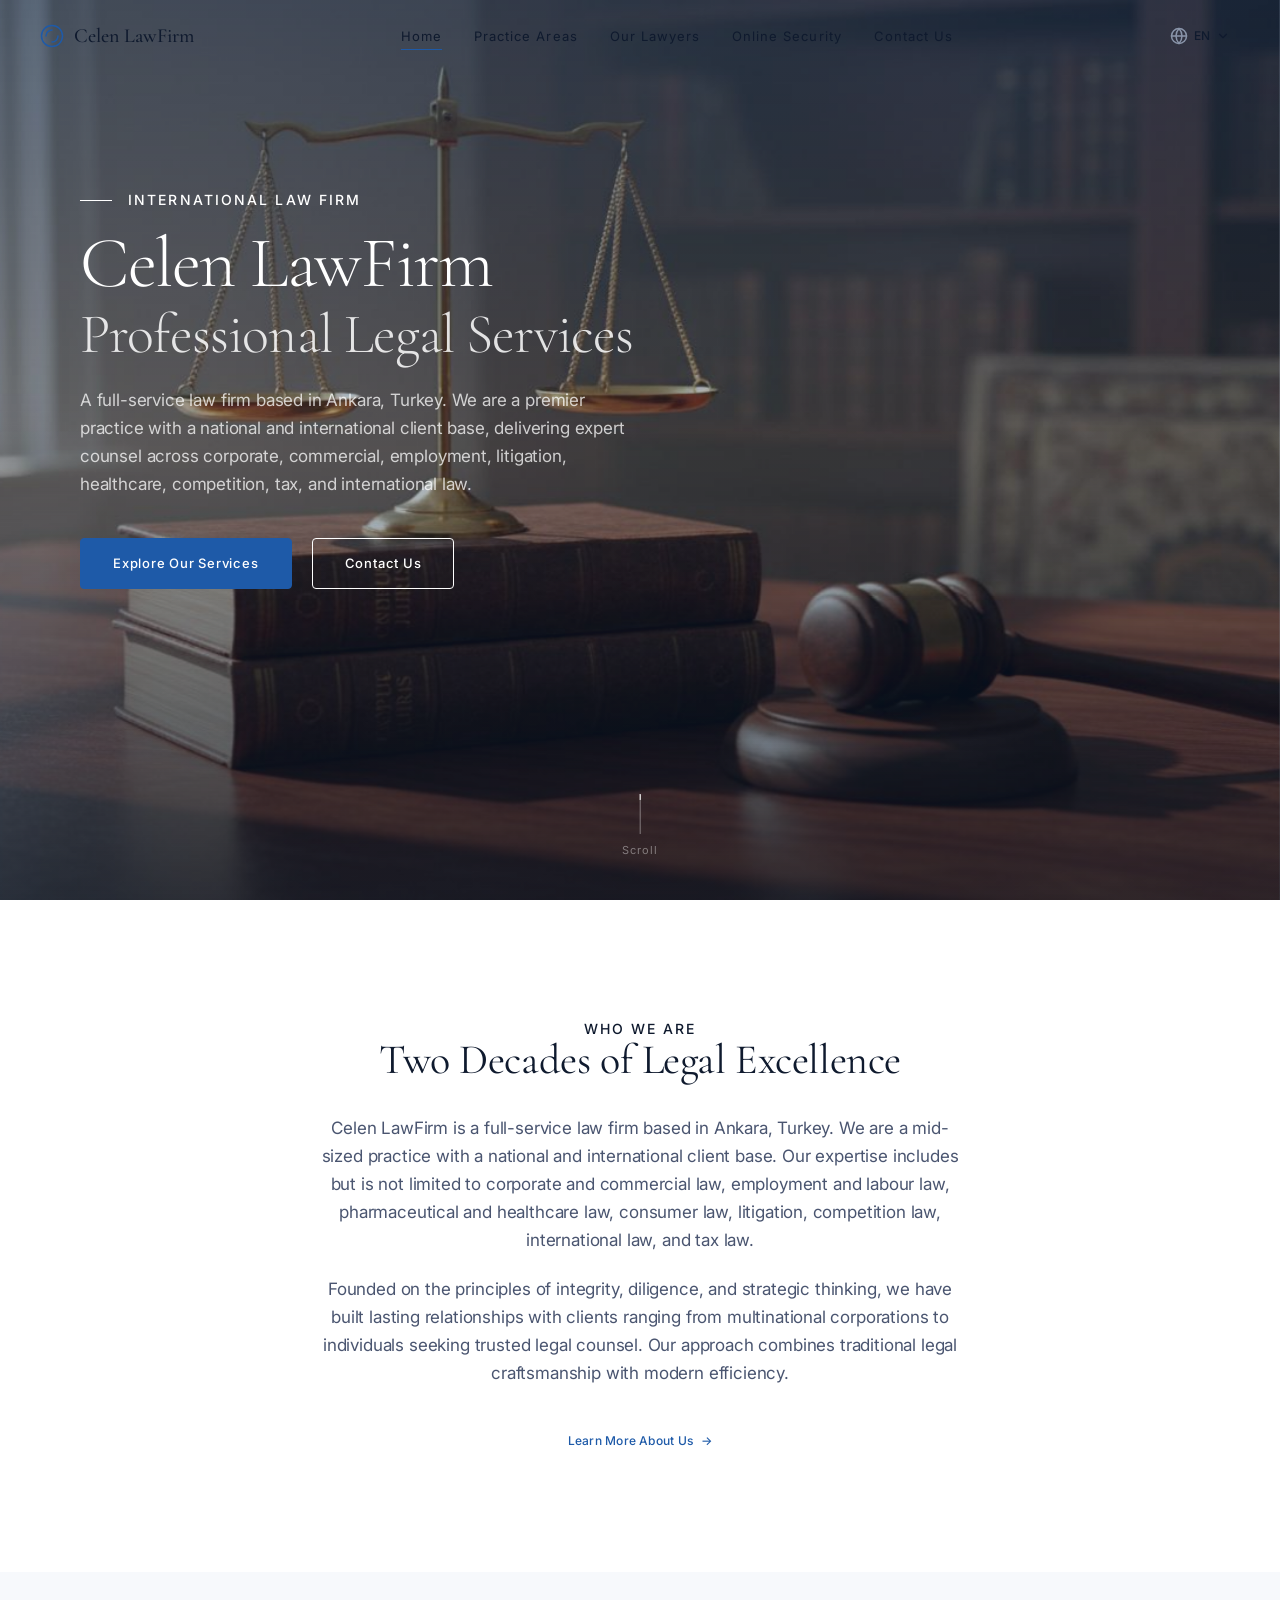
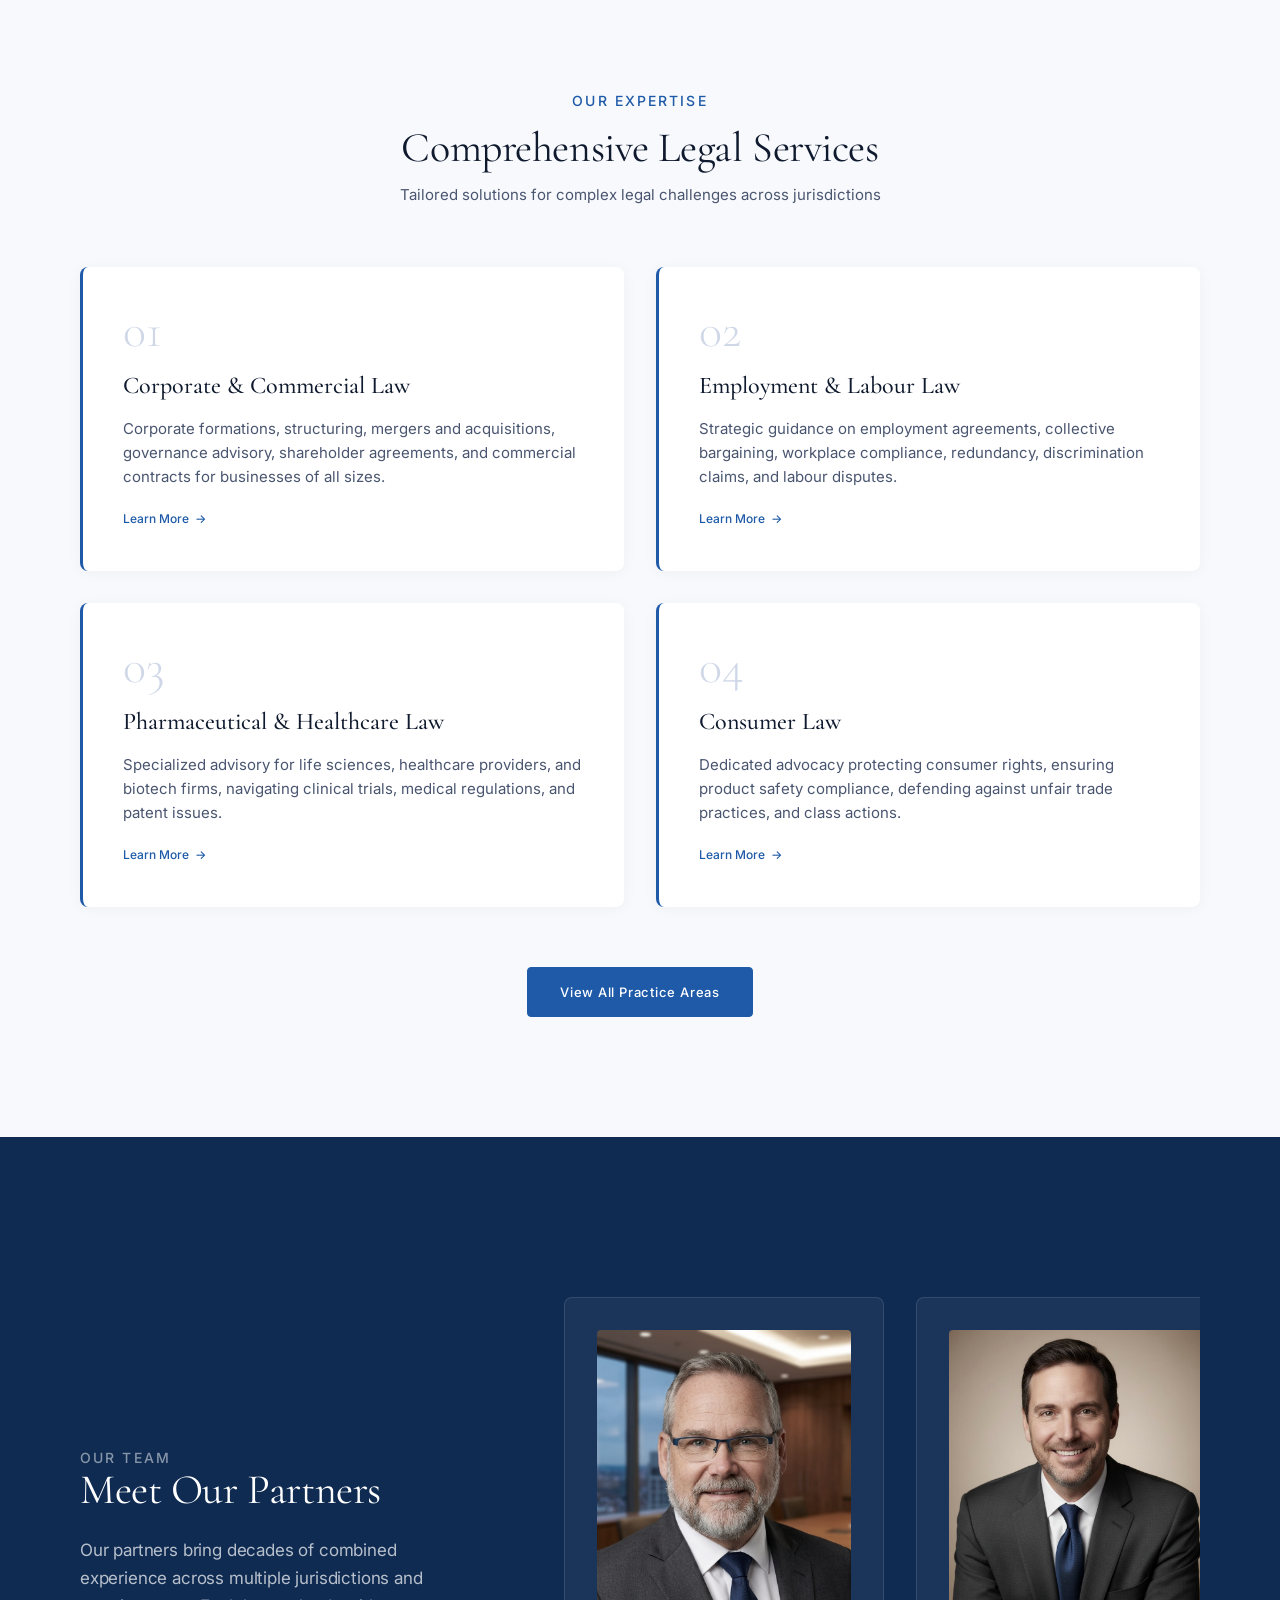
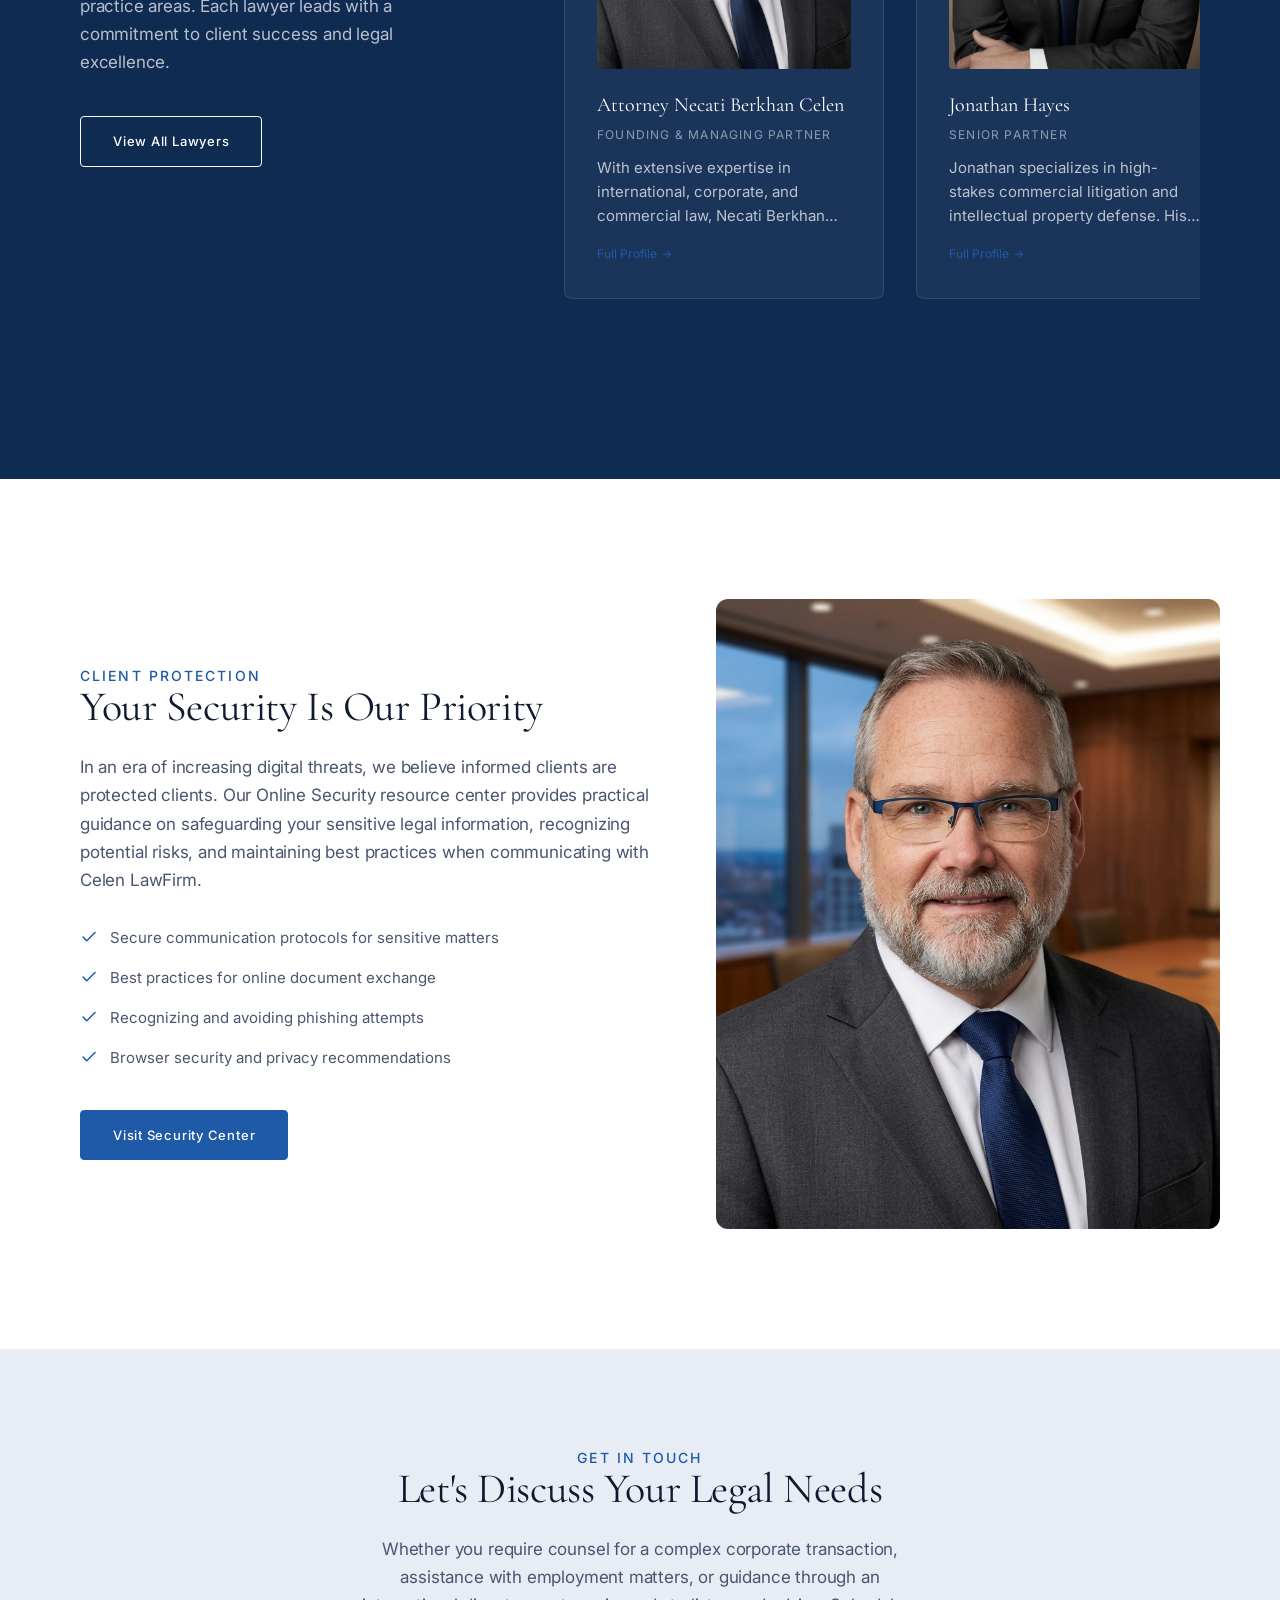
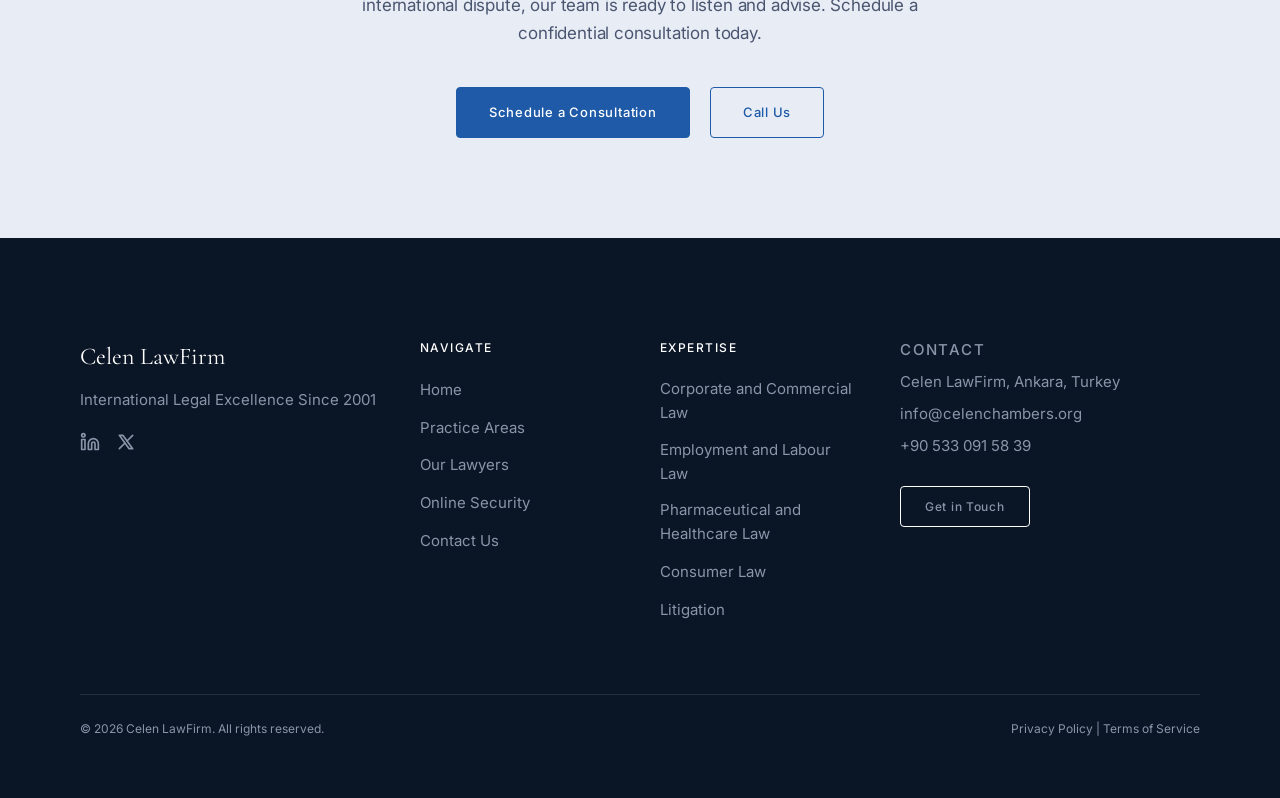
==== commit c6a21d26: "Add full project files and language resources" ====
--- a/web/index.html
+++ b/web/index.html
@@ -56,11 +56,11 @@
     </a>
 
     <nav class="navbar__nav" role="navigation" aria-label="Main navigation">
-      <a href="index.html" class="active">Home</a>
-      <a href="practice-areas.html">Practice Areas</a>
-      <a href="our-lawyers.html">Our Lawyers</a>
-      <a href="online-security.html">Online Security</a>
-      <a href="contact-us.html">Contact Us</a>
+      <a href="index.html" class="active" data-i18n="nav.home">Home</a>
+      <a href="practice-areas.html" data-i18n="nav.practiceAreas">Practice Areas</a>
+      <a href="our-lawyers.html" data-i18n="nav.ourLawyers">Our Lawyers</a>
+      <a href="online-security.html" data-i18n="nav.onlineSecurity">Online Security</a>
+      <a href="contact-us.html" data-i18n="nav.contactUs">Contact Us</a>
     </nav>
 
     <div class="navbar__lang dropdown" aria-label="Language selector">
@@ -99,11 +99,11 @@
 
   <!-- Mobile Menu -->
   <div class="mobile-menu" id="mobileMenu" role="dialog" aria-label="Mobile navigation">
-    <a href="index.html">Home</a>
-    <a href="practice-areas.html">Practice Areas</a>
-    <a href="our-lawyers.html">Our Lawyers</a>
-    <a href="online-security.html">Online Security</a>
-    <a href="contact-us.html">Contact Us</a>
+    <a href="index.html" data-i18n="nav.home">Home</a>
+    <a href="practice-areas.html" data-i18n="nav.practiceAreas">Practice Areas</a>
+    <a href="our-lawyers.html" data-i18n="nav.ourLawyers">Our Lawyers</a>
+    <a href="online-security.html" data-i18n="nav.onlineSecurity">Online Security</a>
+    <a href="contact-us.html" data-i18n="nav.contactUs">Contact Us</a>
     <div class="mobile-menu__lang dropdown">
       <div class="dropdown__menu--static">
         <div class="mobile-lang-header">
@@ -137,18 +137,18 @@
       <div class="hero__content">
         <p class="hero__label label-xl">
           <span class="hero__label-line"></span>
-          International Law Firm
+          <span data-i18n="home.hero.label">International Law Firm</span>
         </p>
-        <h1 class="hero__title display-xl">Celen LawFirm</h1>
-        <p class="hero__title-sub display-l">Professional Legal Services</p>
-        <p class="hero__subtitle body-l">
+        <h1 class="hero__title display-xl" data-i18n="home.hero.title">Celen LawFirm</h1>
+        <p class="hero__title-sub display-l" data-i18n="home.hero.subtitle">Professional Legal Services</p>
+        <p class="hero__subtitle body-l" data-i18n="home.hero.description">
           A full-service law firm based in Ankara, Turkey. We are a premier practice with a national and international
           client base, delivering expert counsel across corporate, commercial, employment, litigation, healthcare,
           competition, tax, and international law.
         </p>
         <div class="hero__cta">
-          <a href="practice-areas.html" class="btn btn-primary">Explore Our Services</a>
-          <a href="contact-us.html" class="btn btn-secondary-white">Contact Us</a>
+          <a href="practice-areas.html" class="btn btn-primary" data-i18n="home.hero.ctaPrimary">Explore Our Services</a>
+          <a href="contact-us.html" class="btn btn-secondary-white" data-i18n="home.hero.ctaSecondary">Contact Us</a>
         </div>
       </div>
       <div class="hero__scroll" aria-hidden="true">
@@ -164,21 +164,21 @@
       <div class="container-narrow">
         <p class="label-xl" data-animate="heading" data-i18n="home.about.label">Who We Are</p>
         <div class="decorative-line" data-animate="fade-up" data-delay="1"></div>
-        <h2 id="about-heading" class="heading-l" data-animate="heading" data-delay="1">Two Decades of Legal Excellence
+        <h2 id="about-heading" class="heading-l" data-animate="heading" data-delay="1" data-i18n="home.about.heading">Two Decades of Legal Excellence
         </h2>
-        <p class="body-l about__body" data-animate="fade-up" data-delay="2">
+        <p class="body-l about__body" data-animate="fade-up" data-delay="2" data-i18n="home.about.body1">
           Celen LawFirm is a full-service law firm based in Ankara, Turkey. We are a premier practice with a
           national and international client base. Our expertise includes but is not limited to corporate and commercial
           law, employment and labour law, pharmaceutical and healthcare law, consumer law, litigation, competition law,
           international law, and tax law.
         </p>
-        <p class="body-l about__body" data-animate="fade-up" data-delay="3">
+        <p class="body-l about__body" data-animate="fade-up" data-delay="3" data-i18n="home.about.body2">
           Founded on the principles of integrity, diligence, and strategic thinking, we have built lasting relationships
           with clients ranging from multinational corporations to individuals seeking trusted legal counsel. Our
           approach combines traditional legal craftsmanship with modern efficiency.
         </p>
         <div class="about__cta" data-animate="fade-up" data-delay="4">
-          <a href="our-lawyers.html" class="btn btn-tertiary">Learn More About Us <span class="arrow">&rarr;</span></a>
+          <a href="our-lawyers.html" class="btn btn-tertiary"><span data-i18n="home.about.cta">Learn More About Us</span> <span class="arrow">&rarr;</span></a>
         </div>
       </div>
     </section>
@@ -187,47 +187,47 @@
     <section class="practice-overview section-padding" aria-labelledby="practice-heading">
       <div class="container">
         <header class="section-header" data-animate="heading">
-          <p class="label-xl">Our Expertise</p>
-          <h2 id="practice-heading" class="heading-l">Comprehensive Legal Services</h2>
-          <p class="body-m">Tailored solutions for complex legal challenges across jurisdictions</p>
+          <p class="label-xl" data-i18n="home.practice.label">Our Expertise</p>
+          <h2 id="practice-heading" class="heading-l" data-i18n="home.practice.heading">Comprehensive Legal Services</h2>
+          <p class="body-m" data-i18n="home.practice.subtext">Tailored solutions for complex legal challenges across jurisdictions</p>
         </header>
 
         <div class="practice-overview__grid">
           <article class="practice-card" data-animate="fade-up" data-delay="1">
-            <span class="practice-card__number">01</span>
-            <h3 class="practice-card__title">Corporate &amp; Commercial Law</h3>
-            <p class="practice-card__desc">Corporate formations, structuring, mergers and acquisitions, governance
+            <span class="practice-card__number" data-i18n="home.practice.card1.number">01</span>
+            <h3 class="practice-card__title" data-i18n="home.practice.card1.title">Corporate &amp; Commercial Law</h3>
+            <p class="practice-card__desc" data-i18n="home.practice.card1.desc">Corporate formations, structuring, mergers and acquisitions, governance
               advisory, shareholder agreements, and commercial contracts for businesses of all sizes.</p>
-            <a href="practice-areas.html#corporate" class="practice-card__link">Learn More <span>&rarr;</span></a>
+            <a href="practice-areas.html#corporate" class="practice-card__link"><span data-i18n="home.practice.card1.link">Learn More</span> <span>&rarr;</span></a>
           </article>
 
           <article class="practice-card" data-animate="fade-up" data-delay="2">
-            <span class="practice-card__number">02</span>
-            <h3 class="practice-card__title">Employment &amp; Labour Law</h3>
-            <p class="practice-card__desc">Strategic guidance on employment agreements, collective bargaining, workplace
+            <span class="practice-card__number" data-i18n="home.practice.card2.number">02</span>
+            <h3 class="practice-card__title" data-i18n="home.practice.card2.title">Employment &amp; Labour Law</h3>
+            <p class="practice-card__desc" data-i18n="home.practice.card2.desc">Strategic guidance on employment agreements, collective bargaining, workplace
               compliance, redundancy, discrimination claims, and labour disputes.</p>
-            <a href="practice-areas.html#employment" class="practice-card__link">Learn More <span>&rarr;</span></a>
+            <a href="practice-areas.html#employment" class="practice-card__link"><span data-i18n="home.practice.card2.link">Learn More</span> <span>&rarr;</span></a>
           </article>
 
           <article class="practice-card" data-animate="fade-up" data-delay="3">
-            <span class="practice-card__number">03</span>
-            <h3 class="practice-card__title">Pharmaceutical &amp; Healthcare Law</h3>
-            <p class="practice-card__desc">Specialized advisory for life sciences, healthcare providers, and biotech
+            <span class="practice-card__number" data-i18n="home.practice.card3.number">03</span>
+            <h3 class="practice-card__title" data-i18n="home.practice.card3.title">Pharmaceutical &amp; Healthcare Law</h3>
+            <p class="practice-card__desc" data-i18n="home.practice.card3.desc">Specialized advisory for life sciences, healthcare providers, and biotech
               firms, navigating clinical trials, medical regulations, and patent issues.</p>
-            <a href="practice-areas.html#healthcare" class="practice-card__link">Learn More <span>&rarr;</span></a>
+            <a href="practice-areas.html#healthcare" class="practice-card__link"><span data-i18n="home.practice.card3.link">Learn More</span> <span>&rarr;</span></a>
           </article>
 
           <article class="practice-card" data-animate="fade-up" data-delay="4">
-            <span class="practice-card__number">04</span>
-            <h3 class="practice-card__title">Consumer Law</h3>
-            <p class="practice-card__desc">Dedicated advocacy protecting consumer rights, ensuring product safety
+            <span class="practice-card__number" data-i18n="home.practice.card4.number">04</span>
+            <h3 class="practice-card__title" data-i18n="home.practice.card4.title">Consumer Law</h3>
+            <p class="practice-card__desc" data-i18n="home.practice.card4.desc">Dedicated advocacy protecting consumer rights, ensuring product safety
               compliance, defending against unfair trade practices, and class actions.</p>
-            <a href="practice-areas.html#consumer" class="practice-card__link">Learn More <span>&rarr;</span></a>
+            <a href="practice-areas.html#consumer" class="practice-card__link"><span data-i18n="home.practice.card4.link">Learn More</span> <span>&rarr;</span></a>
           </article>
         </div>
 
         <div class="practice-overview__cta" data-animate="fade-up" data-delay="5">
-          <a href="practice-areas.html" class="btn btn-primary">View All Practice Areas</a>
+          <a href="practice-areas.html" class="btn btn-primary" data-i18n="home.practice.cta">View All Practice Areas</a>
         </div>
       </div>
     </section>
@@ -237,11 +237,11 @@
       <div class="container">
         <div class="featured-lawyers__layout">
           <div class="featured-lawyers__header" data-animate="fade-left">
-            <p class="label-xl">Our Team</p>
-            <h2 id="lawyers-heading" class="heading-l">Meet Our Partners</h2>
-            <p class="body-l">Our senior partners bring decades of combined experience across multiple jurisdictions and
+            <p class="label-xl" data-i18n="home.lawyers.label">Our Team</p>
+            <h2 id="lawyers-heading" class="heading-l" data-i18n="home.lawyers.heading">Meet Our Partners</h2>
+            <p class="body-l" data-i18n="home.lawyers.body">Our senior partners bring decades of combined experience across multiple jurisdictions and
               practice areas. Each partner leads with a commitment to client success and legal excellence.</p>
-            <a href="our-lawyers.html" class="btn btn-secondary-white">View All Lawyers</a>
+            <a href="our-lawyers.html" class="btn btn-secondary-white" data-i18n="home.lawyers.cta">View All Lawyers</a>
           </div>
 
           <div class="featured-lawyers__scroll" data-animate="fade-right" data-delay="2">
@@ -287,10 +287,10 @@
       <div class="container">
         <div class="security-cta__layout">
           <div class="security-cta__content">
-            <p class="label-xl" data-animate="heading">Client Protection</p>
-            <h2 id="security-heading" class="heading-l" data-animate="heading" data-delay="1">Your Security Is Our
+            <p class="label-xl" data-animate="heading" data-i18n="home.security.label">Client Protection</p>
+            <h2 id="security-heading" class="heading-l" data-animate="heading" data-delay="1" data-i18n="home.security.heading">Your Security Is Our
               Priority</h2>
-            <p class="body-l" data-animate="fade-up" data-delay="2">
+            <p class="body-l" data-animate="fade-up" data-delay="2" data-i18n="home.security.body">
               In an era of increasing digital threats, we believe informed clients are protected clients. Our Online
               Security resource center provides practical guidance on safeguarding your sensitive legal information,
               recognizing potential risks, and maintaining best practices when communicating with our firm.
@@ -301,32 +301,32 @@
                   stroke-linejoin="round" aria-hidden="true">
                   <polyline points="20 6 9 17 4 12"></polyline>
                 </svg>
-                Secure communication protocols for sensitive matters
+                <span data-i18n="home.security.items.0">Secure communication protocols for sensitive matters</span>
               </li>
               <li class="security-cta__item">
                 <svg viewBox="0 0 24 24" fill="none" stroke="currentColor" stroke-width="2" stroke-linecap="round"
                   stroke-linejoin="round" aria-hidden="true">
                   <polyline points="20 6 9 17 4 12"></polyline>
                 </svg>
-                Best practices for online document exchange
+                <span data-i18n="home.security.items.1">Best practices for online document exchange</span>
               </li>
               <li class="security-cta__item">
                 <svg viewBox="0 0 24 24" fill="none" stroke="currentColor" stroke-width="2" stroke-linecap="round"
                   stroke-linejoin="round" aria-hidden="true">
                   <polyline points="20 6 9 17 4 12"></polyline>
                 </svg>
-                Recognizing and avoiding phishing attempts
+                <span data-i18n="home.security.items.2">Recognizing and avoiding phishing attempts</span>
               </li>
               <li class="security-cta__item">
                 <svg viewBox="0 0 24 24" fill="none" stroke="currentColor" stroke-width="2" stroke-linecap="round"
                   stroke-linejoin="round" aria-hidden="true">
                   <polyline points="20 6 9 17 4 12"></polyline>
                 </svg>
-                Browser security and privacy recommendations
+                <span data-i18n="home.security.items.3">Browser security and privacy recommendations</span>
               </li>
             </ul>
             <div class="security-cta__btn" data-animate="fade-up" data-delay="4">
-              <a href="online-security.html" class="btn btn-primary">Visit Security Center</a>
+              <a href="online-security.html" class="btn btn-primary" data-i18n="home.security.cta">Visit Security Center</a>
             </div>
           </div>
           <div class="security-cta__image" data-animate="scale-in" data-delay="2">
@@ -339,18 +339,18 @@
     <!-- Contact Invitation -->
     <section class="contact-invite" style="padding: 10rem 0;" aria-labelledby="contact-heading">
       <div class="container-narrow">
-        <p class="label-xl" data-animate="heading">Get in Touch</p>
+        <p class="label-xl" data-animate="heading" data-i18n="home.contact.label">Get in Touch</p>
         <div class="decorative-line" data-animate="fade-up" data-delay="1"></div>
-        <h2 id="contact-heading" class="heading-l" data-animate="heading" data-delay="1">Let's Discuss Your Legal Needs
+        <h2 id="contact-heading" class="heading-l" data-animate="heading" data-delay="1" data-i18n="home.contact.heading">Let's Discuss Your Legal Needs
         </h2>
-        <p class="body-l" data-animate="fade-up" data-delay="2">
+        <p class="body-l" data-animate="fade-up" data-delay="2" data-i18n="home.contact.body">
           Whether you require counsel for a complex corporate transaction, assistance with estate planning, or guidance
           through a commercial dispute, our team is ready to listen and advise. Schedule a confidential consultation
           today.
         </p>
         <div class="contact-invite__cta" data-animate="fade-up" data-delay="3">
-          <a href="contact-us.html" class="btn btn-primary">Schedule a Consultation</a>
-          <a href="tel:+90312XXXXXX" class="btn btn-secondary">Call Us</a>
+          <a href="contact-us.html" class="btn btn-primary" data-i18n="home.contact.ctaPrimary">Schedule a Consultation</a>
+          <a href="tel:+90312XXXXXX" class="btn btn-secondary" data-i18n="home.contact.ctaSecondary">Call Us</a>
         </div>
       </div>
     </section>
@@ -362,7 +362,7 @@
       <div class="footer__grid" data-animate="fade-up">
         <div>
           <p class="footer__brand">Celen LawFirm</p>
-          <p class="footer__tagline">International Legal Excellence Since 2001</p>
+          <p class="footer__tagline" data-i18n="footer.tagline">International Legal Excellence Since 2001</p>
           <div class="footer__socials">
             <a href="#" aria-label="LinkedIn">
               <svg width="20" height="20" viewBox="0 0 24 24" fill="none" stroke="currentColor" stroke-width="2"
@@ -383,39 +383,39 @@
         </div>
 
         <div>
-          <p class="footer__heading">Navigate</p>
+          <p class="footer__heading" data-i18n="footer.navigate">Navigate</p>
           <ul class="footer__links">
-            <li><a href="index.html">Home</a></li>
-            <li><a href="practice-areas.html">Practice Areas</a></li>
-            <li><a href="our-lawyers.html">Our Lawyers</a></li>
-            <li><a href="online-security.html">Online Security</a></li>
-            <li><a href="contact-us.html">Contact Us</a></li>
+            <li><a href="index.html" data-i18n="nav.home">Home</a></li>
+            <li><a href="practice-areas.html" data-i18n="nav.practiceAreas">Practice Areas</a></li>
+            <li><a href="our-lawyers.html" data-i18n="nav.ourLawyers">Our Lawyers</a></li>
+            <li><a href="online-security.html" data-i18n="nav.onlineSecurity">Online Security</a></li>
+            <li><a href="contact-us.html" data-i18n="nav.contactUs">Contact Us</a></li>
           </ul>
         </div>
 
         <div>
-          <p class="footer__heading">Expertise</p>
+          <p class="footer__heading" data-i18n="footer.expertise">Expertise</p>
           <ul class="footer__links">
-            <li><a href="practice-areas.html#corporate">Corporate &amp; Commercial</a></li>
-            <li><a href="practice-areas.html#employment">Employment &amp; Labour</a></li>
-            <li><a href="practice-areas.html#healthcare">Pharmaceutical &amp; Healthcare</a></li>
-            <li><a href="practice-areas.html#consumer">Consumer Law</a></li>
-            <li><a href="practice-areas.html#litigation">Litigation</a></li>
+            <li><a href="practice-areas.html#corporate" data-i18n="practiceAreas.corporate.title">Corporate &amp; Commercial</a></li>
+            <li><a href="practice-areas.html#employment" data-i18n="practiceAreas.employment.title">Employment &amp; Labour</a></li>
+            <li><a href="practice-areas.html#healthcare" data-i18n="practiceAreas.healthcare.title">Pharmaceutical &amp; Healthcare</a></li>
+            <li><a href="practice-areas.html#consumer" data-i18n="practiceAreas.consumer.title">Consumer Law</a></li>
+            <li><a href="practice-areas.html#litigation" data-i18n="practiceAreas.litigation.title">Litigation</a></li>
           </ul>
         </div>
 
         <div class="footer__contact">
-          <p class="footer__heading">Contact</p>
+          <p class="footer__heading" data-i18n="footer.contact">Contact</p>
           <p>Celen LawFirm, Ankara, Turkey</p>
           <p><a href="mailto:info@celenchambers.org">info@celenchambers.org</a></p>
           <p><a href="tel:+905330915839">+90 533 091 58 39</a></p>
-          <a href="contact-us.html" class="btn btn-secondary-white">Get in Touch</a>
+          <a href="contact-us.html" class="btn btn-secondary-white" data-i18n="footer.cta">Get in Touch</a>
         </div>
       </div>
 
       <div class="footer__bottom">
-        <p>&copy; 2026 Celen LawFirm. All rights reserved.</p>
-        <p><a href="#">Privacy Policy</a> | <a href="#">Terms of Service</a></p>
+        <p data-i18n="footer.copyright">&copy; 2026 Celen LawFirm. All rights reserved.</p>
+        <p><a href="#" data-i18n="footer.privacy">Privacy Policy</a> | <a href="#" data-i18n="footer.terms">Terms of Service</a></p>
       </div>
     </div>
   </footer>
--- a/web/css/base.css
+++ b/web/css/base.css
@@ -75,6 +75,11 @@
   overflow-x: hidden;
 }
 
+body.menu-open {
+  overflow: hidden;
+  touch-action: none;
+}
+
 img {
   max-width: 100%;
   height: auto;
@@ -133,7 +138,7 @@
 /* Display sizes with fluid scaling */
 .display-xl {
   font-family: 'Cormorant Garamond', serif;
-  font-size: clamp(4rem, 6vw, 7.2rem);
+  font-size: clamp(3.2rem, 6vw, 7.2rem);
   line-height: 0.95;
   font-weight: 300;
   letter-spacing: -0.02em;
@@ -141,7 +146,7 @@
 
 .display-l {
   font-family: 'Cormorant Garamond', serif;
-  font-size: clamp(3.2rem, 4.5vw, 5.6rem);
+  font-size: clamp(2.8rem, 4.5vw, 5.6rem);
   line-height: 1.0;
   font-weight: 300;
   letter-spacing: -0.015em;
@@ -521,39 +526,56 @@
 .navbar__toggle {
   display: none;
   flex-direction: column;
-  gap: 0.5rem;
+  justify-content: space-between;
+  width: 3.2rem;
+  height: 2.4rem;
   cursor: pointer;
   z-index: 1001;
   background: none;
   border: none;
-  padding: 0.5rem;
+  padding: 0;
+  position: relative;
 }
 
 .navbar__toggle span {
   display: block;
-  width: 2.4rem;
+  width: 100%;
   height: 2px;
   background: var(--text-primary);
-  transition: all var(--dur-fast) var(--ease-smooth);
-}
-
-/* Mobile Menu */
+  border-radius: 2px;
+  transition: transform var(--dur-normal) var(--ease-spring),
+              opacity var(--dur-fast) var(--ease-smooth),
+              background-color var(--dur-fast) var(--ease-smooth);
+}
+
+.navbar__toggle[aria-expanded="true"] span:nth-child(1) {
+  transform: translateY(11px) rotate(45deg);
+}
+
+.navbar__toggle[aria-expanded="true"] span:nth-child(2) {
+  transform: translateY(-11px) rotate(-45deg);
+}
+
 .mobile-menu {
   position: fixed;
   top: 0;
   left: 0;
   right: 0;
   bottom: 0;
-  background: var(--white);
+  background: rgba(255, 255, 255, 0.98);
+  backdrop-filter: blur(12px);
+  -webkit-backdrop-filter: blur(12px);
   z-index: 999;
   display: flex;
   flex-direction: column;
   align-items: center;
   justify-content: center;
-  gap: 3.2rem;
+  gap: 4rem;
   opacity: 0;
   pointer-events: none;
   transition: opacity var(--dur-normal) var(--ease-smooth);
+  padding: 4rem 2rem;
+  overflow-y: auto;
 }
 
 .mobile-menu.open {
@@ -563,13 +585,19 @@
 
 .mobile-menu a {
   font-family: 'Cormorant Garamond', serif;
-  font-size: 2.4rem;
-  font-weight: 500;
+  font-size: 3.2rem;
+  font-weight: 400;
   color: var(--text-primary);
   opacity: 0;
   transform: translateY(20px);
   transition: opacity var(--dur-normal) var(--ease-gentle),
-              transform var(--dur-normal) var(--ease-gentle);
+              transform var(--dur-normal) var(--ease-gentle),
+              color var(--dur-fast) var(--ease-smooth);
+}
+
+.mobile-menu a:hover,
+.mobile-menu a:active {
+  color: var(--blue-accent);
 }
 
 .mobile-menu.open a {
@@ -577,28 +605,57 @@
   transform: translateY(0);
 }
 
-.mobile-menu.open a:nth-child(1) { transition-delay: 0ms; }
+.mobile-menu.open a:nth-child(1) { transition-delay: 50ms; }
 .mobile-menu.open a:nth-child(2) { transition-delay: 100ms; }
-.mobile-menu.open a:nth-child(3) { transition-delay: 200ms; }
-.mobile-menu.open a:nth-child(4) { transition-delay: 300ms; }
-.mobile-menu.open a:nth-child(5) { transition-delay: 400ms; }
+.mobile-menu.open a:nth-child(3) { transition-delay: 150ms; }
+.mobile-menu.open a:nth-child(4) { transition-delay: 200ms; }
+.mobile-menu.open a:nth-child(5) { transition-delay: 250ms; }
 
 .mobile-menu__lang {
   display: flex;
   justify-content: center;
   width: 100%;
-  margin-top: 2rem;
+  margin-top: 1rem;
+  opacity: 0;
+  transform: translateY(20px);
+  transition: opacity var(--dur-normal) var(--ease-gentle) 300ms,
+              transform var(--dur-normal) var(--ease-gentle) 300ms;
+}
+
+.mobile-menu.open .mobile-menu__lang {
+  opacity: 1;
+  transform: translateY(0);
 }
 
 .dropdown__menu--static {
-  display: flex;
-  flex-direction: column;
+  display: grid;
+  grid-template-columns: repeat(2, 1fr);
+  gap: 0.8rem;
   background: var(--off-white);
   border-radius: var(--radius-md);
-  padding: 0;
+  padding: 1.6rem;
   width: 100%;
-  max-width: 20rem;
-  overflow: hidden;
+  max-width: 32rem;
+  box-shadow: 0 4px 12px rgba(0, 0, 0, 0.03);
+  border: 1px solid var(--border-light);
+}
+
+.mobile-lang-header {
+  grid-column: 1 / -1;
+  display: flex;
+  align-items: center;
+  justify-content: center;
+  gap: 0.8rem;
+  padding-bottom: 1.2rem;
+  font-family: 'Inter', sans-serif;
+  font-size: 1.2rem;
+  font-weight: 500;
+  text-transform: uppercase;
+  letter-spacing: 0.05em;
+  color: var(--text-secondary);
+  border-bottom: 1px solid var(--border-light);
+  margin-bottom: 0.8rem;
+  background: transparent;
 }
 
 .mobile-lang-header {
@@ -618,6 +675,18 @@
 
 .mobile-lang-header svg {
   color: var(--blue-accent);
+}
+
+.dropdown__menu--static button {
+  text-align: center;
+  padding: 1rem;
+  font-size: 1.4rem;
+  border-radius: var(--radius-sm);
+}
+
+.dropdown__menu--static button.active {
+  background: var(--blue-accent);
+  color: var(--white);
 }
 
 .lang-icon {
@@ -909,8 +978,8 @@
 
 @media (max-width: 768px) {
   :root {
-    --section-padding: 8rem;
-    --section-padding-lg: 10rem;
+    --section-padding: 6rem;
+    --section-padding-lg: 8rem;
   }
   
   .container,
